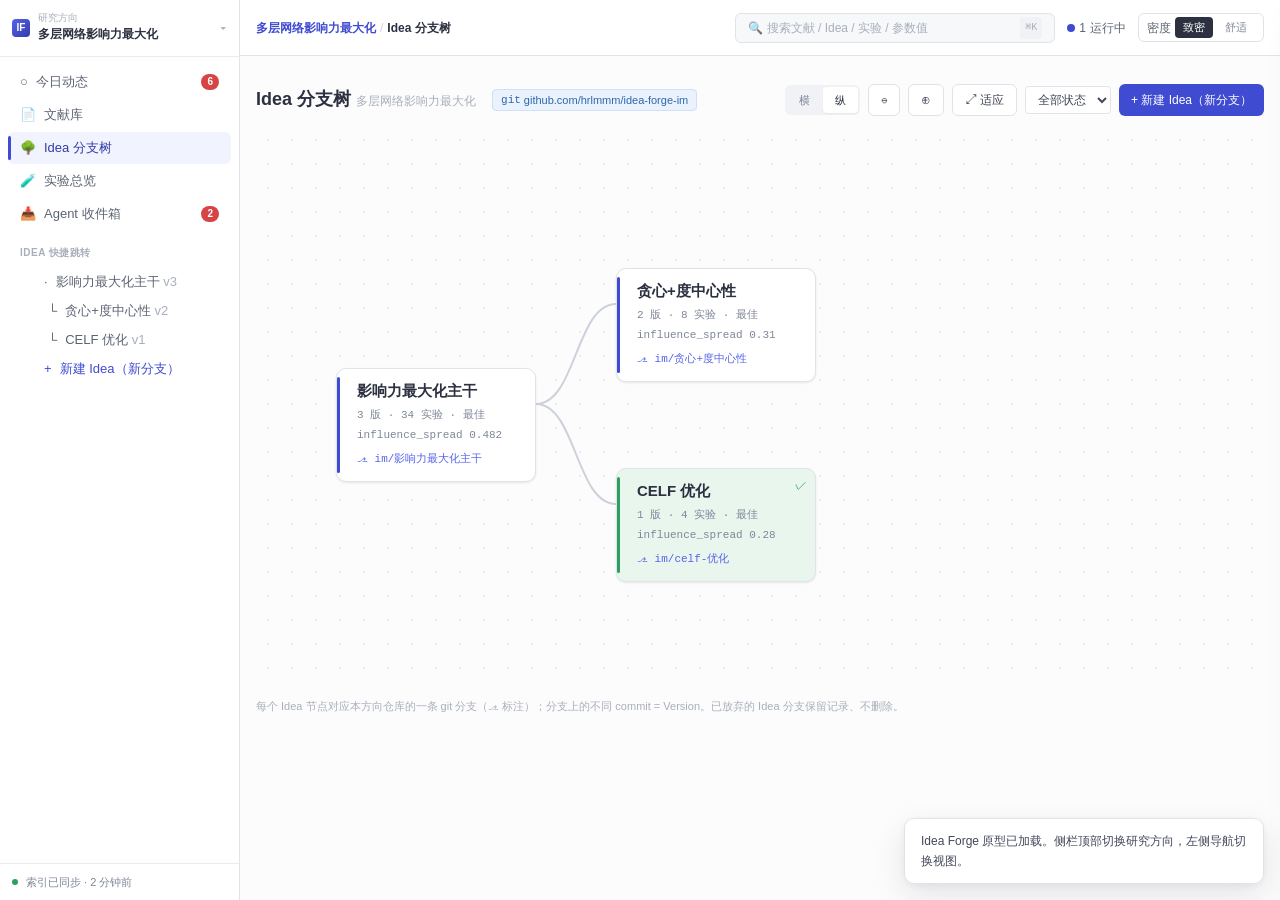
==== design/prototype.html @ 2135d918 "feat(core): MVP M1-M2 最小闭环 — 领域模型/双root存储/CLI(direction·idea·version·experiment·analysis)" ====
<!DOCTYPE html>
<html lang="zh-CN">
<head>
<meta charset="UTF-8">
<meta name="viewport" content="width=device-width, initial-scale=1">
<title>Idea Forge — 可交互原型</title>
<style>
/* ============ 设计令牌（严格遵循 docs/product-design.md §3） ============ */
:root{
  --neutral-0:#FFFFFF; --neutral-25:#FCFCFD; --neutral-50:#F7F8FA; --neutral-100:#F1F2F5;
  --neutral-150:#E9EBEF; --neutral-200:#E1E3E9; --neutral-300:#CDD1DA; --neutral-400:#A8AEBB;
  --neutral-500:#7E8698; --neutral-600:#5C6373; --neutral-700:#43485A; --neutral-800:#2C3040;
  --neutral-900:#1A1D28;
  --accent-50:#F1F3FE; --accent-100:#E0E5FD; --accent-200:#C3CBFB; --accent-300:#9DA9F7;
  --accent-500:#5563EA; --accent-600:#3F4BD1; --accent-700:#333CA8; --accent-800:#2A3183;
  --success-50:#E8F6EE; --success-500:#2F9E63; --success-600:#217A4B;
  --warning-50:#FEF4E6; --warning-500:#D98214; --warning-600:#A8630C;
  --danger-50:#FDEDED; --danger-500:#D64545; --danger-600:#A93535;
  --info-50:#EAF2FE; --info-500:#3B82D6; --info-600:#2C67AB;
  --cat-1:#D97757; --cat-2:#5B9E8A; --cat-3:#C9A227; --cat-4:#7E9BC7; --cat-5:#B07AA1; --cat-6:#8A8F98;
  --seq-0:#F1F3FE; --seq-1:#C3CBFB; --seq-2:#9DA9F7; --seq-3:#5563EA; --seq-4:#333CA8;
  --font-sans:"Inter",-apple-system,"SF Pro Text","Segoe UI",Roboto,"PingFang SC","HarmonyOS Sans SC","Microsoft YaHei","Source Han Sans SC","Noto Sans SC",sans-serif;
  --font-mono:"JetBrains Mono","SF Mono","Cascadia Code",Consolas,"Courier New",monospace;
  --fs-xs:11px; --fs-sm:12px; --fs-base:13px; --fs-md:15px; --fs-lg:18px; --fs-xl:22px; --fs-metric:28px;
  --sp-1:4px; --sp-2:8px; --sp-3:12px; --sp-4:16px; --sp-5:20px; --sp-6:24px; --sp-8:32px; --sp-10:40px; --sp-12:48px;
  --r-xs:3px; --r-sm:4px; --r-md:6px; --r-lg:10px; --r-xl:14px; --r-full:999px;
  --shadow-xs:0 1px 2px rgba(26,29,40,.05);
  --shadow-sm:0 1px 3px rgba(26,29,40,.06),0 1px 2px rgba(26,29,40,.04);
  --shadow-md:0 4px 12px rgba(26,29,40,.07),0 1px 3px rgba(26,29,40,.05);
  --shadow-lg:0 12px 32px rgba(26,29,40,.10),0 2px 8px rgba(26,29,40,.06);
  --shadow-ring:0 0 0 3px var(--accent-100);
  --border-subtle:var(--neutral-150); --border:var(--neutral-200); --border-strong:var(--neutral-300);
}
[data-density="compact"]{ --row-h:32px; --cell-px:8px; --card-pad:12px; --section-gap:16px; --fs-table:12px; --hit:28px; --chart-h:280px; }
[data-density="comfortable"]{ --row-h:44px; --cell-px:14px; --card-pad:16px; --section-gap:20px; --fs-table:14px; --hit:44px; --chart-h:220px; }

*{box-sizing:border-box;margin:0;padding:0}
html,body{height:100%}
body{font-family:var(--font-sans);background:var(--neutral-25);color:var(--neutral-700);font-size:var(--fs-base);line-height:20px;-webkit-font-smoothing:antialiased}
button{font-family:inherit;cursor:pointer;border:none;background:none;color:inherit}
input,select{font-family:inherit;font-size:inherit;color:inherit}
.mono{font-family:var(--font-mono);font-variant-numeric:tabular-nums}
.tnum{font-variant-numeric:tabular-nums}
a{color:var(--accent-700);text-decoration:none;cursor:pointer}
a:hover{color:var(--accent-600);text-decoration:underline}

/* ============ App Shell ============ */
.app{display:flex;height:100vh;overflow:hidden}
.sidebar{width:240px;flex-shrink:0;background:var(--neutral-0);border-right:1px solid var(--border);display:flex;flex-direction:column}
.sidebar.collapsed{width:56px}
.sidebar.collapsed .sb-label{display:none}
.sidebar-head{padding:var(--sp-3);border-bottom:1px solid var(--border-subtle);display:flex;align-items:center;gap:var(--sp-2)}
.brand{font-weight:600;color:var(--neutral-800);font-size:var(--fs-md)}
.brand-dot{width:18px;height:18px;border-radius:var(--r-sm);background:linear-gradient(135deg,var(--accent-500),var(--accent-700));display:inline-flex;align-items:center;justify-content:center;color:#fff;font-size:10px;font-weight:700}
.sb-nav{padding:var(--sp-2);flex:1;overflow:auto}
.sb-section-title{font-size:10px;color:var(--neutral-400);text-transform:uppercase;letter-spacing:.5px;padding:var(--sp-3) var(--sp-3) var(--sp-1);font-weight:600}
.sb-item{display:flex;align-items:center;gap:var(--sp-2);padding:var(--sp-2) var(--sp-3);border-radius:var(--r-md);color:var(--neutral-600);cursor:pointer;font-size:var(--fs-base);position:relative;height:32px;margin:1px 0}
.sb-item:hover{background:var(--neutral-50);color:var(--neutral-800)}
.sb-item.active{background:var(--accent-50);color:var(--accent-700);font-weight:500}
.sb-item.active::before{content:"";position:absolute;left:0;top:4px;bottom:4px;width:3px;background:var(--accent-600);border-radius:var(--r-full)}
.sb-item .sb-badge{margin-left:auto;background:var(--danger-500);color:#fff;font-size:10px;padding:0 6px;height:16px;border-radius:var(--r-full);display:flex;align-items:center;font-weight:600}
.sb-sub{padding-left:var(--sp-6);font-size:var(--fs-sm);color:var(--neutral-500)}
.sb-sub .sb-item{height:28px}
.sb-foot{padding:var(--sp-2) var(--sp-3);border-top:1px solid var(--border-subtle);font-size:var(--fs-xs);color:var(--neutral-500);display:flex;align-items:center;gap:var(--sp-2)}
.sync-dot{width:6px;height:6px;border-radius:50%;background:var(--success-500)}

.main{flex:1;display:flex;flex-direction:column;min-width:0}
.topbar{height:56px;background:var(--neutral-0);border-bottom:1px solid var(--border);display:flex;align-items:center;gap:var(--sp-3);padding:0 var(--sp-4);flex-shrink:0}
.breadcrumb{display:flex;align-items:center;gap:var(--sp-1);font-size:var(--fs-sm);color:var(--neutral-500);min-width:0;overflow:hidden}
.breadcrumb span{white-space:nowrap}
.breadcrumb .cur{color:var(--neutral-800);font-weight:600}
.breadcrumb .sep{color:var(--neutral-300)}
.topbar-spacer{flex:1}
.search-box{width:320px;height:30px;border:1px solid var(--border);border-radius:var(--r-md);padding:0 var(--sp-3);background:var(--neutral-50);display:flex;align-items:center;gap:var(--sp-2);font-size:var(--fs-sm);color:var(--neutral-400)}
.search-box .kbd{margin-left:auto;font-family:var(--font-mono);font-size:10px;background:var(--neutral-100);padding:1px 5px;border-radius:var(--r-xs)}
.activity-ind{display:flex;align-items:center;gap:var(--sp-1);font-size:var(--fs-sm);color:var(--neutral-600)}
.pulse-dot{width:8px;height:8px;border-radius:50%;background:var(--accent-600);box-shadow:0 0 0 0 var(--accent-600);animation:pulse 1.6s infinite}
@keyframes pulse{0%{box-shadow:0 0 0 0 rgba(63,75,209,.5)}70%{box-shadow:0 0 0 8px rgba(63,75,209,0)}100%{box-shadow:0 0 0 0 rgba(63,75,209,0)}}
.density-toggle{display:flex;align-items:center;gap:var(--sp-1);font-size:var(--fs-sm);color:var(--neutral-600);border:1px solid var(--border);border-radius:var(--r-md);padding:3px var(--sp-2)}
.density-toggle button{padding:3px 8px;border-radius:var(--r-sm);font-size:var(--fs-xs);color:var(--neutral-500)}
.density-toggle button.on{background:var(--neutral-800);color:#fff}

.content{flex:1;overflow:auto;position:relative}

/* ============ 通用组件 ============ */
.card{background:var(--neutral-0);border:1px solid var(--border);border-radius:var(--r-lg);box-shadow:var(--shadow-sm)}
.btn{display:inline-flex;align-items:center;gap:var(--sp-1);height:32px;padding:0 var(--sp-3);border-radius:var(--r-md);font-size:var(--fs-sm);font-weight:500;transition:all .12s}
.btn-primary{background:var(--accent-600);color:#fff}
.btn-primary:hover{background:var(--accent-700)}
.btn-secondary{background:var(--neutral-0);border:1px solid var(--border);color:var(--neutral-700)}
.btn-secondary:hover{background:var(--neutral-50);border-color:var(--border-strong)}
.btn-ghost{color:var(--neutral-600)}
.btn-ghost:hover{background:var(--neutral-50)}
.chip{display:inline-flex;align-items:center;gap:3px;height:22px;padding:0 var(--sp-2);border-radius:var(--r-sm);font-size:var(--fs-xs);background:var(--neutral-0);border:1px solid var(--border);color:var(--neutral-600);white-space:nowrap}
.chip.sel{background:var(--accent-50);border-color:var(--accent-200);color:var(--accent-700)}
.chip.warn{background:var(--warning-50);border-color:#f0d9a8;color:var(--warning-600)}
.chip.info{background:var(--info-50);border-color:#cfe0f7;color:var(--info-600)}
.chip.removable::after{content:"✕";margin-left:2px;opacity:.5;cursor:pointer}
.badge{display:inline-flex;align-items:center;gap:3px;height:18px;padding:0 var(--sp-2);border-radius:var(--r-full);font-size:var(--fs-xs);font-weight:600}
.badge-accent{background:var(--accent-50);color:var(--accent-700);border:1px solid var(--accent-200)}
.badge-neutral{background:var(--neutral-50);color:var(--neutral-500);border:1px solid var(--neutral-200)}
.badge-new{background:var(--accent-600);color:#fff}
.status-badge{display:inline-flex;align-items:center;gap:4px;height:22px;padding:0 var(--sp-2);border-radius:var(--r-sm);font-size:var(--fs-xs);font-weight:500}
.status-badge .dot{width:7px;height:7px;border-radius:50%}
.sb-pending{background:var(--neutral-50);color:var(--neutral-600)} .sb-pending .dot{border:1.5px solid var(--neutral-400);background:transparent}
.sb-running{background:var(--accent-50);color:var(--accent-700)} .sb-running .dot{background:var(--accent-600);animation:pulse 1.6s infinite}
.sb-done{background:var(--success-50);color:var(--success-600)} .sb-done .dot{background:var(--success-500)}
.sb-warn{background:var(--warning-50);color:var(--warning-600)} .sb-warn .dot{width:0;height:0;border-left:4px solid transparent;border-right:4px solid transparent;border-bottom:7px solid var(--warning-500)}
.sb-failed{background:var(--danger-50);color:var(--danger-600)} .sb-failed .dot{background:var(--danger-500)}
.source-badge{display:inline-flex;align-items:center;gap:3px;font-size:var(--fs-xs);padding:1px var(--sp-2);border-radius:var(--r-xs)}
.src-agent{background:var(--info-50);color:var(--info-600)}
.src-human{background:var(--neutral-100);color:var(--neutral-600)}
.seg{display:inline-flex;background:var(--neutral-100);border-radius:var(--r-md);padding:2px;gap:1px}
.seg button{height:26px;padding:0 var(--sp-3);border-radius:var(--r-sm);font-size:var(--fs-xs);color:var(--neutral-500);font-weight:500}
.seg button.on{background:var(--neutral-0);color:var(--neutral-800);box-shadow:var(--shadow-xs)}
.tbl{width:100%;border-collapse:collapse;font-size:var(--fs-table)}
.tbl th{background:var(--neutral-50);text-align:left;font-weight:600;color:var(--neutral-600);font-size:var(--fs-xs);padding:0 var(--cell-px);height:36px;border-bottom:1px solid var(--border);position:sticky;top:0;z-index:2}
.tbl td{padding:0 var(--cell-px);height:var(--row-h);border-bottom:1px solid var(--border-subtle);color:var(--neutral-700);vertical-align:middle}
.tbl tr:hover td{background:var(--neutral-50)}
.tbl tr.sel td{background:var(--accent-50)}
.kv-key{font-family:var(--font-mono);color:var(--neutral-500);font-size:var(--fs-sm)}
.kv-val{font-family:var(--font-mono);color:var(--neutral-800);font-size:var(--fs-sm)}
.type-ic{font-size:10px;color:var(--neutral-400);margin-right:4px;font-family:var(--font-mono)}
.view{padding:var(--sp-4);max-width:1400px;margin:0 auto}
.toolbar{display:flex;align-items:center;gap:var(--sp-2);padding:var(--sp-3) 0;flex-wrap:wrap}
.page-title{font-size:var(--fs-lg);font-weight:600;color:var(--neutral-800);margin-bottom:var(--sp-2)}
.drawer-overlay{position:fixed;inset:0;background:rgba(26,29,40,.2);z-index:50;opacity:0;pointer-events:none;transition:opacity .2s}
.drawer-overlay.open{opacity:1;pointer-events:auto}
.drawer{position:fixed;top:0;right:-460px;width:440px;max-width:100vw;height:100vh;background:var(--neutral-0);box-shadow:var(--shadow-lg);z-index:51;transition:right .25s;display:flex;flex-direction:column}
.drawer.open{right:0}
.drawer-head{padding:var(--sp-4);border-bottom:1px solid var(--border);display:flex;align-items:center;justify-content:space-between}
.drawer-body{flex:1;overflow:auto;padding:var(--sp-4)}
.toast-wrap{position:fixed;right:var(--sp-4);bottom:var(--sp-4);display:flex;flex-direction:column;gap:var(--sp-2);z-index:60}
.toast{background:var(--neutral-0);border:1px solid var(--border);box-shadow:var(--shadow-lg);border-radius:var(--r-lg);padding:var(--sp-3) var(--sp-4);font-size:var(--fs-sm);color:var(--neutral-700);max-width:360px;animation:toastIn .3s}
@keyframes toastIn{from{opacity:0;transform:translateY(8px)}to{opacity:1;transform:none}}

/* missing-value hatch */
.hatch{background:repeating-linear-gradient(45deg,var(--neutral-100) 0 4px,transparent 4px 8px)}

/* ============ 文献库 ============ */
.lit-row{display:grid;grid-template-columns:1fr auto auto auto;gap:var(--sp-3);align-items:center;padding:var(--sp-3) var(--sp-4);border-bottom:1px solid var(--border-subtle);cursor:pointer}
.lit-row:hover{background:var(--neutral-50)}
.lit-title{font-size:var(--fs-md);color:var(--neutral-800);font-weight:500}
.lit-row:hover .lit-title{color:var(--accent-700)}
.lit-meta{font-size:var(--fs-sm);color:var(--neutral-500);margin-top:2px}
.read-dot{width:8px;height:8px;border-radius:50%}
.read-dot.read{background:var(--neutral-400)}
.read-dot.reading{background:transparent;border:1.5px solid var(--accent-500)}
.read-dot.unread{background:transparent;border:1.5px solid var(--neutral-300)}

/* ============ Idea 树（画布） ============ */
.tree-canvas{position:relative;width:100%;min-height:560px;background:var(--neutral-25);background-image:radial-gradient(var(--neutral-150) 1px,transparent 1px);background-size:24px 24px;border-radius:var(--r-lg);overflow:hidden}
.tree-svg{position:absolute;inset:0;pointer-events:none}
.idea-node{position:absolute;width:200px;min-height:72px;background:var(--neutral-0);border:1px solid var(--border);border-radius:var(--r-lg);box-shadow:var(--shadow-sm);padding:var(--sp-3);cursor:pointer;transition:box-shadow .12s,transform .12s}
.idea-node:hover{box-shadow:var(--shadow-md);transform:translateY(-1px)}
.idea-node .left-bar{position:absolute;left:0;top:8px;bottom:8px;width:3px;border-radius:var(--r-full)}
.idea-node.active .left-bar{background:var(--accent-600)}
.idea-node.validated{background:var(--success-50)} .idea-node.validated .left-bar{background:var(--success-500)}
.idea-node.abandoned{opacity:.45;filter:grayscale(.6);border-style:dashed;border-color:var(--neutral-300)}
.idea-node .nd-title{font-size:var(--fs-md);font-weight:600;color:var(--neutral-800);line-height:1.3;margin-left:var(--sp-2)}
.idea-node .nd-meta{font-size:var(--fs-xs);color:var(--neutral-500);margin-top:4px;margin-left:var(--sp-2);font-family:var(--font-mono)}
.idea-node.validated .nd-check{position:absolute;top:6px;right:8px;color:var(--success-500);font-size:12px}

/* ============ 矩阵 ============ */
.matrix-wrap{overflow:auto;border:1px solid var(--border);border-radius:var(--r-lg);background:var(--neutral-0)}
.matrix{border-collapse:separate;border-spacing:0;font-size:var(--fs-sm)}
.matrix th,.matrix td{padding:0;vertical-align:middle}
.matrix thead th{position:sticky;top:0;background:var(--neutral-50);border-bottom:1px solid var(--border);border-right:1px solid var(--border-subtle);padding:var(--sp-2) var(--sp-2);font-size:var(--fs-xs);font-weight:600;color:var(--neutral-600);text-align:center;z-index:3;min-width:88px}
.matrix thead th .wk{font-family:var(--font-mono);color:var(--neutral-800)}
.matrix thead th .cnt{color:var(--neutral-400);font-size:10px;margin-top:2px}
.matrix .row-hdr{position:sticky;left:0;background:var(--neutral-0);border-right:1px solid var(--border);padding:var(--sp-2) var(--sp-3);text-align:left;width:168px;min-width:168px;z-index:2;box-shadow:2px 0 4px rgba(0,0,0,.03)}
.matrix .row-hdr .vname{font-family:var(--font-mono);font-weight:600;color:var(--neutral-800);font-size:var(--fs-sm)}
.matrix .row-hdr .vhash{font-family:var(--font-mono);font-size:10px;color:var(--neutral-400)}
.matrix .row-hdr .vmeta{font-size:var(--fs-xs);color:var(--neutral-500);margin-top:2px}
.matrix .cell{width:88px;min-width:88px;height:40px;text-align:center;cursor:pointer;border-right:1px solid var(--border-subtle);border-bottom:1px solid var(--border-subtle);position:relative;transition:box-shadow .12s}
[data-density="comfortable"] .matrix .cell{width:104px;min-width:104px;height:56px}
.matrix .cell:hover{box-shadow:var(--shadow-md);z-index:1;border-color:var(--accent-300)}
.matrix .cell .big{font-size:var(--fs-md);font-weight:600;color:var(--neutral-800);font-family:var(--font-mono)}
.matrix .cell.dark .big{color:var(--neutral-0)}
.matrix .cell .topr{position:absolute;top:3px;right:5px;font-size:9px;font-family:var(--font-mono)}
.matrix .cell .stk{position:absolute;bottom:0;left:0;right:0;height:3px;display:flex}
.matrix .cell .stk span{display:block;height:100%}
.matrix .cell.empty{background:var(--neutral-50)}
.matrix .cell.empty .big,.matrix .cell.empty .topr,.matrix .cell.empty .stk{display:none}
.heat-legend{display:flex;align-items:center;gap:var(--sp-2);font-size:var(--fs-xs);color:var(--neutral-500)}
.heat-bar{width:120px;height:8px;border-radius:var(--r-full);background:linear-gradient(90deg,var(--seq-0),var(--seq-1),var(--seq-2),var(--seq-3),var(--seq-4))}

/* ============ 实验详情 ============ */
.exp-head{display:flex;align-items:center;gap:var(--sp-3);flex-wrap:wrap;padding-bottom:var(--sp-4);border-bottom:1px solid var(--border-subtle);margin-bottom:var(--sp-4)}
.exp-head h1{font-size:var(--fs-lg);color:var(--neutral-800);font-weight:600}
.exp-head .meta-line{font-size:var(--fs-sm);color:var(--neutral-500);margin-top:2px}
.metric-big{display:flex;flex-direction:column;gap:2px}
.metric-big .k{font-size:var(--fs-xs);color:var(--neutral-500);font-family:var(--font-mono)}
.metric-big .v{font-size:var(--fs-metric);font-weight:600;color:var(--neutral-900);font-family:var(--font-mono);line-height:1}
.metric-big .d{font-size:var(--fs-sm);color:var(--neutral-500);font-family:var(--var(--font-mono))}
.metric-delta{font-family:var(--font-mono);font-size:var(--fs-sm)}
.metric-delta.good{color:var(--success-600)} .metric-delta.bad{color:var(--danger-600)} .metric-delta.neutral{color:var(--neutral-600)}
.grid-2{display:grid;grid-template-columns:1.5fr 1fr;gap:var(--sp-6)}
@media(max-width:900px){.grid-2{grid-template-columns:1fr}}
.section-title{font-size:var(--fs-md);font-weight:600;color:var(--neutral-800);margin-bottom:var(--sp-3);display:flex;align-items:center;gap:var(--sp-2)}
.kv-panel{border:1px solid var(--border);border-radius:var(--r-lg);overflow:hidden}
.kv-row{display:grid;grid-template-columns:40% 60%;padding:0 var(--cell-px);height:var(--row-h);border-bottom:1px solid var(--border-subtle);align-items:center}
.kv-row:last-child{border-bottom:none}
.kv-row.same{color:var(--neutral-400)}
.kv-row.changed{background:var(--accent-50);position:relative}
.kv-row.changed::before{content:"";position:absolute;left:0;top:0;bottom:0;width:3px;background:var(--accent-600)}
.kv-row.only-l,.kv-row.only-r{background:var(--warning-50)}
.kv-row.only-l::before,.kv-row.only-r::before{content:"";position:absolute;left:0;top:0;bottom:0;width:3px;background:var(--warning-500)}
.analysis-card{border:1px solid var(--border);border-radius:var(--r-lg);padding:var(--sp-4);background:var(--neutral-0)}
.analysis-card .ac-head{display:flex;align-items:center;gap:var(--sp-2);font-size:var(--fs-xs);color:var(--neutral-500);margin-bottom:var(--sp-3)}
.analysis-card .ac-body{font-size:var(--fs-base);color:var(--neutral-700);line-height:1.7}
.analysis-card .ac-body p{margin-bottom:var(--sp-2)}
.analysis-card .metric-chip{display:inline-block;font-family:var(--font-mono);font-size:var(--fs-xs);background:var(--accent-50);border:1px solid var(--accent-200);color:var(--accent-700);padding:1px 6px;border-radius:var(--r-sm);cursor:default}
.analysis-card .metric-chip:hover{background:var(--accent-100)}

/* ============ Diff 表 ============ */
.diff-tbl{width:100%;border-collapse:collapse;font-size:var(--fs-table)}
.diff-tbl th{background:var(--neutral-50);text-align:left;font-weight:600;color:var(--neutral-600);font-size:var(--fs-xs);padding:0 var(--cell-px);height:36px;border-bottom:1px solid var(--border);position:sticky;top:0}
.diff-tbl td{padding:0 var(--cell-px);height:var(--row-h);border-bottom:1px solid var(--border-subtle);font-family:var(--font-mono);font-size:var(--fs-sm);color:var(--neutral-700)}
.diff-tbl tr.same td{color:var(--neutral-400)}
.diff-tbl tr.changed td{background:var(--accent-50)}
.diff-tbl tr.changed td:nth-child(2){color:var(--neutral-400);text-decoration:line-through}
.diff-tbl tr.changed td:nth-child(3){color:var(--accent-700);font-weight:600}
.diff-tbl tr.only-l td,.diff-tbl tr.only-r td{background:var(--warning-50)}
.diff-tbl .col-key{width:32%} .diff-tbl .col-a{width:28%} .diff-tbl .col-b{width:28%} .diff-tbl .col-d{width:12%;text-align:right}

/* 运行中进度条（不确定态，桌面「今日动态」与实验详情复用） */
.m-progress{height:6px;border-radius:var(--r-full);background:var(--accent-200);overflow:hidden;position:relative;margin-top:var(--sp-2)}
.m-progress::after{content:"";position:absolute;inset:0;background:repeating-linear-gradient(45deg,transparent 0 6px,var(--accent-600) 6px 12px);animation:flow 1.4s linear infinite;opacity:.7}
@keyframes flow{from{background-position:0 0}to{background-position:24px 0}}

/* inbox proposal */
.proposal{border:1px solid var(--border);border-left:3px solid var(--accent-600);border-radius:var(--r-lg);padding:var(--sp-4);background:var(--neutral-0);margin-bottom:var(--sp-3)}
.proposal .pr-head{font-size:var(--fs-xs);color:var(--neutral-500);margin-bottom:var(--sp-2)}
.proposal .pr-title{font-size:var(--fs-md);font-weight:600;color:var(--neutral-800);margin-bottom:var(--sp-3)}
.proposal .pr-body{font-size:var(--fs-sm);color:var(--neutral-700);line-height:1.6;margin-bottom:var(--sp-3)}
.mini-diff{border:1px solid var(--border-subtle);border-radius:var(--r-md);padding:var(--sp-2);font-family:var(--font-mono);font-size:var(--fs-xs);margin-bottom:var(--sp-3);background:var(--neutral-25)}
.mini-diff .md-row{display:grid;grid-template-columns:1fr 60px 60px 20px;gap:var(--sp-2);padding:2px 0}
.mini-diff .md-row.chg span:nth-child(3){color:var(--accent-700);font-weight:600}
.permission-bar{background:var(--neutral-50);border:1px solid var(--border-subtle);border-radius:var(--r-md);padding:var(--sp-3);font-size:var(--fs-sm);color:var(--neutral-600);margin-bottom:var(--sp-4);line-height:1.6}

.empty{text-align:center;padding:var(--sp-12) var(--sp-4);color:var(--neutral-400)}
.empty .ic{font-size:40px;margin-bottom:var(--sp-3);opacity:.5}
.empty .t{font-size:var(--fs-md);color:var(--neutral-600);margin-bottom:var(--sp-1)}

/* line scan chart */
.chart-card{background:var(--neutral-0);border:1px solid var(--border);border-radius:var(--r-lg);padding:var(--sp-4);box-shadow:var(--shadow-sm)}
.chart-card svg{display:block;width:100%}
.axis-pick{display:flex;gap:var(--sp-2);align-items:center;font-size:var(--fs-sm);color:var(--neutral-600)}
select.styled{height:28px;border:1px solid var(--border);border-radius:var(--r-sm);padding:0 var(--sp-2);background:var(--neutral-0);font-size:var(--fs-sm);color:var(--neutral-700)}
</style>
</head>
<body>
<div class="app" id="app" data-density="compact">

<!-- ============ Sidebar ============ -->
<aside class="sidebar" id="sidebar">
  <div class="sidebar-head" id="dir-switch" style="cursor:pointer;flex-wrap:wrap">
    <span class="brand-dot">IF</span>
    <div class="sb-label" style="flex:1;min-width:0">
      <div style="font-size:10px;color:var(--neutral-400);line-height:1.2">研究方向</div>
      <div id="dir-name" style="font-weight:600;color:var(--neutral-800);font-size:var(--fs-sm);white-space:nowrap;overflow:hidden;text-overflow:ellipsis">多层网络影响力最大化</div>
    </div>
    <span class="sb-label" style="color:var(--neutral-400)">▾</span>
  </div>
  <div id="dir-menu" style="display:none;position:absolute;left:8px;top:52px;width:232px;z-index:40;background:var(--neutral-0);border:1px solid var(--border);border-radius:var(--r-lg);box-shadow:var(--shadow-lg);padding:6px"></div>
  <nav class="sb-nav">
    <div class="sb-item" data-route="today"><span>○</span><span class="sb-label">今日动态</span><span class="sb-badge" id="badge-today" style="display:none"></span></div>
    <div class="sb-item" data-route="literature"><span>📄</span><span class="sb-label">文献库</span></div>
    <div class="sb-item active" data-route="ideas"><span>🌳</span><span class="sb-label">Idea 分支树</span></div>
    <div class="sb-item" data-route="experiments"><span>🧪</span><span class="sb-label">实验总览</span></div>
    <div class="sb-item" data-route="inbox"><span>📥</span><span class="sb-label">Agent 收件箱</span><span class="sb-badge" id="badge-inbox">2</span></div>
    <div class="sb-section-title sb-label">IDEA 快捷跳转</div>
    <div id="sb-ideas"></div>
    <div class="sb-sub"><div class="sb-item sb-label" style="color:var(--accent-600)"><span>+</span><span class="sb-label">新建 Idea（新分支）</span></div></div>
  </nav>
  <div class="sb-foot">
    <span class="sync-dot"></span><span class="sb-label">索引已同步 · 2 分钟前</span>
  </div>
</aside>

<!-- ============ Main ============ -->
<div class="main">
  <header class="topbar">
    <div class="breadcrumb" id="crumb"></div>
    <div class="topbar-spacer"></div>
    <div class="search-box">🔍 搜索文献 / Idea / 实验 / 参数值<span class="kbd">⌘K</span></div>
    <div class="activity-ind" id="act-ind" style="display:none"><span class="pulse-dot"></span><span id="act-cnt">0</span> 运行中</div>
    <div class="density-toggle">密度<button id="d-compact" class="on">致密</button><button id="d-comfort">舒适</button></div>
  </header>
  <main class="content" id="content"></main>
</div>

<!-- drawer + toast containers -->
<div class="drawer-overlay" id="drawer-overlay"></div>
<div class="drawer" id="drawer"><div class="drawer-head"><span id="drawer-title" style="font-weight:600;color:var(--neutral-800)"></span><button class="btn btn-ghost" id="drawer-close">✕</button></div><div class="drawer-body" id="drawer-body"></div></div>
<div class="toast-wrap" id="toast-wrap"></div>
</div>

<script>
/* ============================================================
   Idea Forge 原型 —— 单文件，数据驱动，字段名绝不硬编码于 UI 逻辑
   ============================================================ */

/* ---------- 工具函数 ---------- */
const $=(s,el=document)=>el.querySelector(s);
const $$=(s,el=document)=>[...el.querySelectorAll(s)];
const el=(tag,cls,html)=>{const e=document.createElement(tag);if(cls)e.className=cls;if(html!=null)e.innerHTML=html;return e;};
const fmtNum=v=>{if(v==null||v===undefined)return '—';if(typeof v!=='number')return v;return Math.abs(v)>=100?Math.round(v):Math.abs(v)>=1?v.toFixed(3):v.toFixed(4);};
const fmtSize=b=>{if(b<1024)return b+'B';if(b<1048576)return (b/1024).toFixed(1)+'KB';return (b/1048576).toFixed(1)+'MB';};
const fmtDur=s=>{if(s<60)return s+'秒';if(s<3600)return Math.floor(s/60)+'分';return Math.floor(s/3600)+'时'+Math.floor(s%3600/60)+'分';};
const fmtDate=ts=>{const d=new Date(ts);return `${d.getMonth()+1}-${String(d.getDate()).padStart(2,'0')}`;};
const isoWeek=ts=>{const d=new Date(ts);d.setHours(0,0,0,0);const day=d.getDay()||7;d.setDate(d.getDate()-(day-1));return d.getTime();};
const unionKeys=arr=>{const s=new Set();arr.forEach(o=>o&&Object.keys(o).forEach(k=>s.add(k)));return[...s].sort();};
const valType=v=>{if(typeof v==='boolean')return 'bool';if(typeof v==='number')return 'num';if(Array.isArray(v))return 'list';return 'str';};
const typeIcon={num:'#',str:'"',bool:'☑',list:'[]'};
const isNumericKey=(exps,key)=>{let n=0,c=0;exps.forEach(e=>{if(e.metrics&&key in e.metrics){c++;if(typeof e.metrics[key]==='number')n++;}else if(e.params&&key in e.params){c++;if(typeof e.params[key]==='number')n++;}});return c>0&&n/c>=0.8;};
// 热力色（顺序色板 5 档），值域 [min,max]
const heatColor=(v,min,max)=>{if(v==null||min===max)return null;const t=Math.min(1,Math.max(0,(v-min)/(max-min)));const stops=[['#F1F3FE','#1A1D28'],['#C3CBFB','#1A1D28'],['#9DA9F7','#1A1D28'],['#5563EA','#FFFFFF'],['#333CA8','#FFFFFF']];const idx=Math.min(4,Math.floor(t*5));return stops[idx];};
const esc=s=>String(s).replace(/[&<>]/g,c=>({'&':'&amp;','<':'&lt;','>':'&gt;'}[c]));

/* ---------- Mock 数据 ---------- */
const DATA={directions:[
  {id:'d1',name:'多层网络影响力最大化',repo:'idea-forge-im',gitUrl:'github.com/hrlmmm/idea-forge-im',color:'#3F4BD1',desc:'复杂网络种子选择，Transformer 学影响力向量'},
  {id:'d2',name:'有向网络鲁棒性优化',repo:'idea-forge-robust',gitUrl:'github.com/hrlmmm/idea-forge-robust',color:'#5B9E8A',desc:'有向图结构鲁棒性，攻击/扰动下的连通性'},
],literature:[],ideas:[],versions:[],experiments:[]};

// 文献
DATA.literature=[
  {id:'p1',title:'DeepIS: Deep Influence Propagation on Social Networks',authors:['Qiu J.','Tang J.'],year:2020,venue:'IJCAI',tags:['复杂网络','影响力最大化','深度学习'],derived:2,read:'read',notes:'用 GNN 学传播概率'},
  {id:'p2',title:'Multi-layer Influence Maximization in Social Networks',authors:['Zhang L.'],year:2022,venue:'WWW',tags:['多层网络','影响力最大化'],derived:1,read:'read',notes:'提出层间耦合权重'},
  {id:'p3',title:'Attention Is All You Need',authors:['Vaswani A.','et al.'],year:2017,venue:'NeurIPS',tags:['Transformer','注意力'],derived:0,read:'read',notes:'基础'},
  {id:'p4',title:'Graph Transformer Networks for Node Classification',authors:['Cai T.'],year:2020,venue:'NeurIPS',tags:['图神经网络','Transformer'],derived:1,read:'reading',notes:'GTN 学习元路径'},
  {id:'p5',title:'CELF: Scalable Influence Maximization in Social Networks',authors:['Leskovec J.'],year:2007,venue:'KDD',tags:['影响力最大化','贪心'],derived:1,read:'read',notes:'CELF 优化'},
  {id:'p6',title:'A Survey of Complex Network Science',authors:['Barabási A.'],year:2016,venue:'Physica A',tags:['复杂网络','综述'],derived:0,read:'unread',notes:''},
  {id:'p7',title:'Influence Propagation via Graph Neural Networks',authors:['Wang H.'],year:2023,venue:'ICML',tags:['GNN','影响力最大化'],derived:0,read:'unread',notes:''},
  {id:'p8',title:'Layer Coupling in Multilayer Networks',authors:['Chen Y.'],year:2021,venue:'Nature Comm.',tags:['多层网络','耦合'],derived:1,read:'read',notes:''},
  {id:'p9',title:'Learning to Maximize Influence with Transformers',authors:['Park S.'],year:2023,venue:'AAAI',tags:['Transformer','影响力最大化'],derived:1,read:'read',notes:''},
  {id:'p10',title:'Variational Graph Auto-Encoders',authors:['Kipf T.'],year:2016,venue:'arXiv',tags:['GNN','自编码器'],derived:0,read:'unread',notes:''},
];

// Ideas
DATA.ideas=[
  {id:'i1',parentId:null,name:'影响力最大化主干',status:'active',hypothesis:'用 Transformer 学习节点影响力向量，结合传播模型选种子集',x:80,y:240,versionCount:3,expCount:34,bestMetric:{key:'influence_spread',value:0.482},relatedPapers:['p1','p2','p9']},
  {id:'i1b',parentId:'i1',name:'贪心+度中心性',status:'active',hypothesis:'混合贪心与度中心性做种子选择，作为 baseline',x:360,y:140,versionCount:2,expCount:8,bestMetric:{key:'influence_spread',value:0.31},relatedPapers:['p5']},
  {id:'i1c',parentId:'i1',name:'CELF 优化',status:'validated',hypothesis:'用 CELF 加速种子选择',x:360,y:340,versionCount:1,expCount:4,bestMetric:{key:'influence_spread',value:0.28},relatedPapers:['p5']},
  {id:'i2',parentId:null,name:'传播模型对比',status:'active',hypothesis:'对比 IC/LT/SIR 在多层网络上的传播差异',x:80,y:480,versionCount:2,expCount:5,bestMetric:{key:'convergence_step',value:14},relatedPapers:['p2','p8']},
  {id:'i2b',parentId:'i2',name:'多层耦合',status:'abandoned',hypothesis:'尝试层间强耦合，效果反而下降',x:360,y:480,versionCount:1,expCount:2,bestMetric:null,relatedPapers:['p8']},
];

// 版本
DATA.versions=[
  {id:'v_a1',ideaId:'i1',name:'a1',gitRef:'3f2a1c',status:'active',created:Date.parse('2026-06-28')},
  {id:'v_a2',ideaId:'i1',name:'a2',gitRef:'8b1d4f',status:'active',created:Date.parse('2026-07-04')},
  {id:'v_a3',ideaId:'i1',name:'a3',gitRef:'c07e2a',status:'active',created:Date.parse('2026-07-11')},
  {id:'v_b1',ideaId:'i1b',name:'b1',gitRef:'7e3d10',status:'active',created:Date.parse('2026-07-18')},
  {id:'v_b2',ideaId:'i1b',name:'b2',gitRef:'a5f901',status:'abandoned',created:Date.parse('2026-07-22')},
  {id:'v_c1',ideaId:'i1c',name:'c1',gitRef:'f2c8b9',status:'active',created:Date.parse('2026-07-19')},
  {id:'v_d1',ideaId:'i2',name:'d1',gitRef:'91ab02',status:'active',created:Date.parse('2026-07-25')},
  {id:'v_d2',ideaId:'i2',name:'d2',gitRef:'3c4d77',status:'active',created:Date.parse('2026-07-30')},
];

// 生成实验（参数网格 + 状态多样）
function genExperiments(){
  const exps=[];let id=40;
  const add=(versionId,ideaId,params,metrics,status,hrsAgo,runtime,analysis)=>{
    id++;const e={id:'exp-'+String(id).padStart(3,'0'),ideaId,versionId,name:`run-${id}`,status,created:Date.now()-hrsAgo*3600000,finishedAt:status==='done'||status==='failed'?Date.now()-hrsAgo*3600000+runtime*1000:null,runtimeS:runtime,params,metrics,analysis};
    exps.push(e);
  };
  // v_a2 主体：lr × dropout 网格 + seed 重复 —— 体现变体族
  const lrs=[0.0005,0.001,0.005,0.01];
  const dops=[0.0,0.1,0.3];
  lrs.forEach((lr,li)=>{
    dops.forEach((dp,di)=>{
      [1,2].forEach(seed=>{
        const noise=(seed-1)*0.005-(li*0.01);
        const inf=0.18+li*0.06+di*0.03+noise+ (lr>=0.01?-0.02:0);
        add('v_a2','i1',{lr,dropout:dp,hidden_dim:128,num_layers:2,seed,heads:4,batch_size:64,epochs:50,dataset:'Twitter-IM'},
          {influence_spread:Math.max(0,inf),convergence_step:Math.round(20-li*2-di),peak_memory_mb:Math.round(2400+li*200),runtime_s:Math.round(3600+li*900)});
      });
    });
  });
  // v_a1 早期（少量）
  add('v_a1','i1',{lr:0.001,dropout:0.0,hidden_dim:64,num_layers:1,seed:1,heads:2,batch_size:32,epochs:30,dataset:'Twitter-IM'},{influence_spread:0.201,convergence_step:24,peak_memory_mb:1800,runtime_s:4200},'done',72,4200);
  add('v_a1','i1',{lr:0.0005,dropout:0.1,hidden_dim:64,num_layers:1,seed:1,heads:2,batch_size:32,epochs:30,dataset:'Twitter-IM'},{influence_spread:0.214,convergence_step:22,peak_memory_mb:1850,runtime_s:4350},'done',70,4350);
  add('v_a1','i1',{lr:0.001,dropout:0.1,hidden_dim:64,num_layers:1,seed:2,heads:2,batch_size:32,epochs:30,dataset:'Twitter-IM'},{influence_spread:0.219,convergence_step:23,peak_memory_mb:1820,runtime_s:4300},'done',68,4300);
  // v_a3 后期：调 hidden_dim
  [[128,2,0.3,0.441],[256,2,0.3,0.466],[128,3,0.3,0.452],[256,3,0.3,0.482],[128,3,0.5,0.401]].forEach(([hd,nl,dp,inf])=>{
    add('v_a3','i1',{lr:0.005,dropout:dp,hidden_dim:hd,num_layers:nl,seed:1,heads:4,batch_size:64,epochs:50,dataset:'Twitter-IM'},{influence_spread:inf,convergence_step:Math.round(16-(hd/128)),peak_memory_mb:Math.round(2400+hd*4),runtime_s:Math.round(4200+hd*8)},'done',24+(hd%5),4500);
  });
  // 一些 failed / running / pending
  add('v_a3','i1',{lr:0.01,dropout:0.3,hidden_dim:256,num_layers:3,seed:1,heads:4,batch_size:64,epochs:50,dataset:'Twitter-IM'},null,'failed',12,1200);
  add('v_a3','i1',{lr:0.005,dropout:0.3,hidden_dim:256,num_layers:4,seed:1,heads:8,batch_size:64,epochs:50,dataset:'Twitter-IM'},null,'running',1.5,null);
  add('v_a3','i1',{lr:0.005,dropout:0.3,hidden_dim:128,num_layers:3,seed:2,heads:4,batch_size:64,epochs:50,dataset:'Twitter-IM'},null,'pending',0.2,null);
  add('v_a3','i1',{lr:0.005,dropout:0.5,hidden_dim:128,num_layers:3,seed:1,heads:4,batch_size:64,epochs:50,dataset:'Twitter-IM'},{influence_spread:0.401,convergence_step:18,peak_memory_mb:2800,runtime_s:4600},'done',30,4600);
  // b1 / b2 / c1 / d1 / d2 少量
  add('v_b1','i1b',{lr:0.01,dropout:0.0,method:'greedy_degree',seed:1,topk:50},{influence_spread:0.285,convergence_step:14,runtime_s:120},'done',40,120);
  add('v_b1','i1b',{lr:0.01,dropout:0.0,method:'greedy_degree',seed:2,topk:50},{influence_spread:0.291,convergence_step:14,runtime_s:118},'done',38,118);
  add('v_b1','i1b',{lr:0.01,dropout:0.0,method:'greedy_degree',seed:3,topk:50},{influence_spread:0.288,convergence_step:15,runtime_s:122},'done',36,122);
  add('v_b2','i1b',{lr:0.01,dropout:0.0,method:'celf',seed:1,topk:50},{influence_spread:0.31,convergence_step:12,runtime_s:240},'done',20,240);
  add('v_c1','i1c',{method:'celf',lazy:true,topk:50,seed:1},{influence_spread:0.28,convergence_step:16,runtime_s:180},'done',26,180);
  add('v_c1','i1c',{method:'celf',lazy:true,topk:100,seed:1},{influence_spread:0.295,convergence_step:18,runtime_s:220},'done',24,220);
  add('v_d1','i2',{model:'IC',layers:3,coupling:0.2,seed:1},{convergence_step:14,infected_ratio:0.42},'done',18,300);
  add('v_d1','i2',{model:'LT',layers:3,coupling:0.2,seed:1},{convergence_step:11,infected_ratio:0.38},'done',17,280);
  add('v_d2','i2',{model:'SIR',layers:3,coupling:0.5,seed:1,beta:0.3},{convergence_step:9,infected_ratio:0.51},'done',4,320);
  add('v_d2','i2',{model:'SIR',layers:3,coupling:0.5,seed:2,beta:0.3},{convergence_step:9,infected_ratio:0.49},'done',3,315);
  add('v_d2','i2',{model:'SIR',layers:4,coupling:0.5,seed:1,beta:0.4},{convergence_step:7,infected_ratio:0.58},'done',2,340);

  // 给部分 done 加 agent 分析
  const setA=(i,a)=>{exps[i].analysis={source:'agent',author:'forge-agent-v1',text:a,createdAt:exps[i].finishedAt||Date.now(),read:false};};
  setA(0,'本次把 lr 从 0.0005 提到 0.005，influence_spread 从 0.18 升到 0.24，涨幅明显。但 dropout=0 时在第 30 epoch 出现轻微过拟合（验证集 spread 不再上升）。建议下一步固定 lr=0.005，扫描 dropout ∈ {0.1, 0.3}，并尝试 hidden_dim=256。');
  setA(8,'hidden_dim 提到 256 后 influence_spread=0.466，已接近当前最好。num_layers=3 比 2 提升约 +0.02，但 peak_memory_mb 涨到 3.4G，需要关注显存。建议保持此配置作为 a3 的基线。');
  setA(9,'当前最佳：influence_spread=0.482（a3 / hidden=256 / layers=3 / dropout=0.3）。相对 a2 最佳 0.24 翻倍，方向正确。可考虑把 heads 从 4 提到 8 做消融。');
  setA(22,'方法换 celf 后 influence_spread=0.28，不如 DeepIS 主干（0.482），符合预期 —— 这条作为 baseline 保留即可。');
  setA(25,'SIR 模型在多层耦合 0.5、beta=0.4 下 infected_ratio=0.58，明显强于 IC。建议把这套传播参数固定，回头验证主干模型在此设定下的表现。');
  return exps;
}
DATA.experiments=genExperiments();
// 方向归属与 git 分支映射（一个方向 = 一个仓库；Idea = 该仓库的一条 git branch）
DATA.literature.forEach((p,i)=>{p.directions=([0,1,2,4,5,7][i]!==undefined&&[0,1,2,4,5].includes(i))||i===8?['d1']:i===6?['d1','d2']:i===9?['d2']:i===3?['d1','d2']:i===7?['d1']:['d1'];});
// 更清楚地赋值（覆盖上面，保证语义清晰）
DATA.literature[0].directions=['d1'];DATA.literature[1].directions=['d1'];DATA.literature[2].directions=['d1'];
DATA.literature[3].directions=['d1','d2']; // Attention is All You Need - 共用
DATA.literature[4].directions=['d1'];DATA.literature[5].directions=['d1'];
DATA.literature[6].directions=['d1','d2']; // 复杂网络综述 - 共用
DATA.literature[7].directions=['d1'];
DATA.literature[8].directions=['d1','d2']; // 层耦合 - 共用
DATA.literature[9].directions=['d2'];     // VGA-E - 鲁棒性
DATA.ideas.forEach(n=>{n.directionId=n.id.startsWith('i1')?'d1':'d2';n.gitBranch=(n.directionId==='d1'?'im/':'robust/')+n.name.replace(/\s/g,'-').toLowerCase();});
DATA.versions.forEach(v=>{const idea=DATA.ideas.find(x=>x.id===v.ideaId);v.directionId=idea?idea.directionId:'d1';});
// 辅助：是否属于当前方向
function inDir(o){return o.directionId===state.directionId||(o.directions&&o.directions.includes(state.directionId));}
function curDir(){return DATA.directions.find(d=>d.id===state.directionId);}
function ideasOfDir(){return DATA.ideas.filter(n=>n.directionId===state.directionId);}

// 标注一些 large artifact
DATA.experiments.forEach(e=>{if(e.status==='done'&&(e.metrics?.peak_memory_mb||0)>3000){e.largeArtifacts=[{type:'model',name:'best.pt',size:412*1024*1024,path:'runs/a3/best.pt'},{type:'log',name:'train.log',size:240*1024,path:'runs/a3/train.log'}];}});

/* ---------- 全局状态 ---------- */
const state={route:'ideas',directionId:'d1',ideaId:'i1',versionId:'v_a2',expId:null,density:'compact',metricKey:'influence_spread',agg:'max',view:'matrix',diffSel:[],tableCols:[]};

/* ---------- 渲染入口 ---------- */
function render(){
  setActivity();
  setBadges();
  renderDirSwitch();
  $$('.sb-item[data-route]').forEach(e=>e.classList.toggle('active',e.dataset.route===state.route));
  $('#crumb').innerHTML=renderCrumb();
  const c=$('#content');
  if(state.route==='literature')c.innerHTML=viewLiterature();
  else if(state.route==='ideas')c.innerHTML=viewIdeasTree();
  else if(state.route==='experiments')c.innerHTML=viewExperiments();
  else if(state.route==='today')c.innerHTML=viewToday();
  else if(state.route==='inbox')c.innerHTML=viewInbox();
  else if(state.route==='exp-detail')c.innerHTML=viewExpDetail();
  else if(state.route==='diff')c.innerHTML=viewDiff();
  else if(state.route==='chart')c.innerHTML=viewChart();
  bindView();
}
function renderCrumb(){
  const d=curDir();
  const dirSeg=`<span style="color:${d?d.color:'inherit'};font-weight:600" data-go="dir">${d?d.name:''}</span>`;
  if(state.route==='literature')return `${dirSeg}<span class="sep">/</span><span class="cur">文献库</span>`;
  if(state.route==='ideas')return `${dirSeg}<span class="sep">/</span><span class="cur">Idea 分支树</span>`;
  if(state.route==='experiments')return `${dirSeg}<span class="sep">/</span><span class="cur">实验总览</span>`;
  if(state.route==='today')return `<span class="cur">今日动态</span> <span style="font-size:var(--fs-xs);color:var(--neutral-400);font-weight:400">（跨方向）</span>`;
  if(state.route==='inbox')return `<span class="cur">Agent 收件箱</span> <span style="font-size:var(--fs-xs);color:var(--neutral-400);font-weight:400">（跨方向）</span>`;
  if(state.route==='exp-detail'){
    const v=DATA.versions.find(x=>x.id===state.versionId);const idea=DATA.ideas.find(x=>x.id===state.ideaId);const e=DATA.experiments.find(x=>x.id===state.expId);
    return `${dirSeg}<span class="sep">/</span><span data-go="idea">${idea?idea.name:''}</span><span class="sep">/</span><span data-go="version">${v?v.name:''}</span><span class="sep">/</span><span class="mono">${e?e.id:''}</span>`;
  }
  return '';
}
function setActivity(){
  const running=DATA.experiments.filter(e=>e.status==='running');
  const ind=$('#act-ind');
  if(running.length){ind.style.display='flex';$('#act-cnt').textContent=running.length;}
  else ind.style.display='none';
}
function setBadges(){
  const unread=DATA.experiments.filter(e=>e.analysis&&!e.analysis.read).length;
  const run=DATA.experiments.filter(e=>e.status==='running').length;
  const bt=$('#badge-today');const n=unread+run;
  if(n){bt.style.display='flex';bt.textContent=n;}else bt.style.display='none';
}
function renderDirSwitch(){
  const d=curDir();
  if(!d)return;
  $('#dir-name').textContent=d.name;
  const items=DATA.directions.map(x=>{
    const ideas=DATA.ideas.filter(n=>n.directionId===x.id).length;
    const exps=DATA.experiments.filter(e=>{const id=DATA.ideas.find(n=>n.id===e.ideaId);return id&&id.directionId===x.id;}).length;
    const papers=DATA.literature.filter(p=>p.directions.includes(x.id)).length;
    return `<div class="dir-opt" data-dir="${x.id}" style="padding:8px 10px;border-radius:var(--r-md);cursor:pointer;display:flex;flex-direction:column;gap:2px;${x.id===d.id?'background:var(--accent-50)':''}">
      <div style="display:flex;align-items:center;gap:6px"><span style="width:8px;height:8px;border-radius:50%;background:${x.color}"></span><span style="font-weight:600;color:var(--neutral-800);font-size:var(--fs-sm)">${x.name}</span>${x.id===d.id?'<span style="margin-left:auto;color:var(--accent-600);font-size:10px">当前</span>':''}</div>
      <div style="font-size:10px;color:var(--neutral-400);font-family:var(--font-mono)">${x.gitUrl}</div>
      <div style="font-size:10px;color:var(--neutral-500)">${ideas} ideas · ${exps} 实验 · ${papers} 文献</div>
    </div>`;
  }).join('');
  $('#dir-menu').innerHTML=items+`<div style="padding:8px 10px;border-top:1px solid var(--border-subtle);margin-top:4px;font-size:var(--fs-xs);color:var(--neutral-400)">一个方向 = 一个独立仓库（本地目录 + git）。切换后文献/Idea/实验均按此方向过滤。</div>`;
  // 同步侧栏 Idea 快捷跳转（仅当前方向）
  const roots=DATA.ideas.filter(n=>n.directionId===state.directionId&&!n.parentId);
  let sb='';
  const renderNode=(n,depth)=>{
    const ch=DATA.ideas.filter(x=>x.parentId===n.id);
    const prefix=depth===0?'·':'└';
    const pad=depth===0?'':'padding-left:'+(12+depth*16)+'px';
    const st=n.status==='abandoned'?'style="opacity:.5"':'';
    sb+=`<div class="sb-sub" style="${pad}"><div class="sb-item" data-jump-idea="${n.id}" ${st}><span>${prefix}</span><span class="sb-label">${n.name} <span style="color:var(--neutral-400)">v${n.versionCount}</span>${n.status==='abandoned'?' <span style="color:var(--neutral-400);font-size:10px">已放弃</span>':''}</span></div></div>`;
    ch.forEach(c=>renderNode(c,depth+1));
  };
  roots.forEach(r=>renderNode(r,0));
  $('#sb-ideas').innerHTML=sb||'<div class="sb-sub"><span class="sb-label" style="color:var(--neutral-400);font-size:var(--fs-xs);padding:4px 12px">本方向暂无 Idea</span></div>';
}

/* ---------- 视图：今日 ---------- */
function viewToday(){
  const running=DATA.experiments.filter(e=>e.status==='running');
  const today=DATA.experiments.filter(e=>(e.status==='done'||e.status==='failed')&&e.finishedAt&&Date.now()-e.finishedAt<36*3600000).sort((a,b)=>b.finishedAt-a.finishedAt);
  const unread=DATA.experiments.filter(e=>e.analysis&&!e.analysis.read);
  let h=`<div class="view"><div class="page-title">今日动态</div>`;
  if(running.length){
    h+=`<div class="section-title">进行中 (${running.length})</div>`;
    running.forEach(e=>{const v=DATA.versions.find(x=>x.id===e.versionId);const idea=DATA.ideas.find(x=>x.id===e.ideaId);
      h+=`<div class="card" style="padding:var(--sp-4);margin-bottom:var(--sp-3)">
        <div style="font-size:var(--fs-xs);color:var(--neutral-500)">${idea.name} / ${v.name}</div>
        <div style="display:flex;align-items:center;justify-content:space-between;margin:4px 0">
          <span style="font-size:var(--fs-md);font-weight:600;color:var(--neutral-800)">${e.id}</span>
          <span class="status-badge sb-running"><span class="dot"></span>运行中</span>
        </div>
        <div class="m-progress"></div>
        <div style="font-size:var(--fs-xs);color:var(--neutral-400);margin-top:6px">已运行 ${fmtDur((Date.now()-e.created)/1000)} · 上次心跳 12 秒前</div>
      </div>`;
    });
  }
  if(today.length){
    h+=`<div class="section-title">今日完成 / 失败 (${today.length})</div>`;
    today.forEach(e=>{const v=DATA.versions.find(x=>x.id===e.versionId);const idea=DATA.ideas.find(x=>x.id===e.ideaId);
      const mk=state.metricKey;const mv=e.metrics&&e.metrics[mk];
      h+=`<div class="card" style="padding:var(--sp-4);margin-bottom:var(--sp-3);border-left:4px solid ${e.status==='failed'?'var(--danger-500)':'var(--neutral-200)'}">
        <div style="font-size:var(--fs-xs);color:var(--neutral-500)">${idea.name} / ${v.name}</div>
        <div style="display:flex;justify-content:space-between;align-items:center;margin:4px 0">
          <span style="font-size:var(--fs-md);font-weight:600;color:var(--neutral-800)">${e.id}</span>
          <span style="display:flex;align-items:baseline;gap:6px">
            <span class="mono" style="font-size:var(--fs-metric);font-weight:600;color:var(--neutral-900)">${fmtNum(mv)}</span>
            <span class="mono" style="font-size:var(--fs-xs);color:var(--neutral-400)">${mk}</span>
          </span>
        </div>
        ${e.status==='failed'?`<div style="font-size:var(--fs-sm);color:var(--danger-600)">Error: CUDA out of memory. Tried to allocate 2.00 GiB</div>`:''}
        ${e.status==='done'&&mv==null?`<span class="chip warn">指标缺失</span>`:''}
      </div>`;
    });
  }
  if(unread.length){
    h+=`<div class="section-title">Agent 新分析 (${unread.length})</div>`;
    unread.forEach(e=>{const an=e.analysis;
      h+=`<div class="card analysis-card" style="margin-bottom:var(--sp-3);border:1px solid var(--border)">
        <div class="ac-head"><span class="source-badge src-agent">🤖 Agent 自动</span> · ${an.author} · ${fmtDate(an.createdAt)} <span class="badge badge-new" style="margin-left:auto">NEW</span></div>
        <div class="ac-body" style="display:-webkit-box;-webkit-line-clamp:2;-webkit-box-orient:vertical;overflow:hidden">${renderAnalysisText(an.text,e)}</div>
      </div>`;
    });
  }
  if(!running.length&&!today.length&&!unread.length)h+=`<div class="empty"><div class="ic">∅</div><div class="t">今天还没有动态</div><div>跑完实验后，结果会自动出现在这里</div></div>`;
  h+=`</div>`;
  return h;
}

/* ---------- 视图：文献库 ---------- */
function viewLiterature(){
  const all=DATA.literature.filter(p=>p.directions.includes(state.directionId));
  const d=curDir();
  const rows=all.map(p=>{
    const tagChips=p.tags.slice(0,3).map(t=>`<span class="chip">${t}</span>`).join('')+ (p.tags.length>3?`<span class="chip">+${p.tags.length-3}</span>`:'');
    const dbadge=p.derived?`<span class="badge badge-accent">Idea ${p.derived}</span>`:`<span class="badge badge-neutral">未衍生</span>`;
    const dirChips=p.directions.map(id=>{const dd=DATA.directions.find(x=>x.id===id);return `<span class="chip ${id===state.directionId?'sel':''}" style="border-color:${dd.color}33">${dd.name===d.name?'本方向':dd.name}</span>`;}).join('');
    const shared=p.directions.length>1?`<span class="badge badge-neutral" title="跨方向共用">共用</span>`:'';
    return `<div class="lit-row" data-paper="${p.id}">
      <div><div class="lit-title">${p.title}</div><div class="lit-meta">${p.authors.join(', ')} · ${p.year} · ${p.venue}</div></div>
      <div style="display:flex;gap:4px">${tagChips}</div>
      <div style="display:flex;gap:4px;align-items:center">${dirChips}${shared}</div>
      <div><span class="read-dot ${p.read}"></span></div>
    </div>`;
  }).join('');
  return `<div class="view">
    <div class="page-title">文献库 <span style="font-size:var(--fs-sm);color:var(--neutral-400);font-weight:400">${all.length} 篇（${d.name}）</span></div>
    <div class="toolbar">
      <div class="search-box" style="width:240px">🔍 搜索标题 / 作者 / 笔记</div>
      <span class="chip">复杂网络</span><span class="chip sel">影响力最大化 ✓</span><span class="chip">Transformer</span>
      <div class="seg" style="margin-left:auto"><button class="on">本方向</button><button>含共用</button><button>仅独有</button></div>
      <select class="styled"><option>最近添加</option><option>年份倒序</option><option>派生数</option></select>
      <button class="btn btn-secondary">+ 从其它方向引用</button>
    </div>
    <div class="card">${rows||'<div class="empty"><div class="ic">📄</div><div class="t">本方向还没有文献</div><div>从其它方向引用共用文献，或导入新 PDF</div></div>'}</div>
    <div style="font-size:var(--fs-xs);color:var(--neutral-400);margin-top:var(--sp-2)">提示：标"共用"的文献同时属于多个方向；切换方向后此处自动过滤。</div>
  </div>`;
}

/* ---------- 视图：Idea 树 ---------- */
function viewIdeasTree(){
  // 仅当前方向的 Idea；每个 Idea = 该方向仓库的一条 git branch
  const nodes=ideasOfDir();
  const svgW=900,svgH=560;
  let paths='';
  nodes.forEach(n=>{if(n.parentId){const p=nodes.find(x=>x.id===n.parentId);if(p){paths+=`<path d="M${p.x+200} ${p.y+36} C ${(p.x+n.x)/2+100} ${p.y+36}, ${(p.x+n.x)/2+100} ${n.y+36}, ${n.x} ${n.y+36}" fill="none" stroke="var(--neutral-300)" stroke-width="2"/>`;}}});
  let nodeHtml=nodes.map(n=>{
    const bm=n.bestMetric?`${n.versionCount} 版 · ${n.expCount} 实验 · 最佳 ${n.bestMetric.key} ${n.bestMetric.value}`:`${n.versionCount} 版 · ${n.expCount} 实验`;
    return `<div class="idea-node ${n.status==='active'?'active':n.status}" data-idea="${n.id}" style="left:${n.x}px;top:${n.y}px">
      <div class="left-bar"></div>
      ${n.status==='validated'?'<span class="nd-check">✓</span>':''}
      <div class="nd-title">${n.name}</div>
      <div class="nd-meta">${bm}</div>
      <div class="nd-meta" style="color:${n.status==='abandoned'?'var(--neutral-300)':'var(--accent-500)'}">⎇ ${n.gitBranch}</div>
    </div>`;
  }).join('');
  const d=curDir();
  return `<div class="view">
    <div class="toolbar">
      <div class="page-title" style="margin:0">Idea 分支树 <span style="font-size:var(--fs-sm);color:var(--neutral-400);font-weight:400">${d.name}</span></div>
      <span class="chip info" style="margin-left:var(--sp-2)"><span style="font-family:var(--font-mono)">git</span> ${d.gitUrl}</span>
      <div class="seg" style="margin-left:auto"><button>横</button><button class="on">纵</button></div>
      <button class="btn btn-secondary">⊖</button><button class="btn btn-secondary">⊕</button><button class="btn btn-secondary">⤢ 适应</button>
      <select class="styled"><option>全部状态</option><option>活跃</option><option>已验证</option><option>已放弃</option></select>
      <button class="btn btn-primary">+ 新建 Idea（新分支）</button>
    </div>
    <div class="tree-canvas" id="tree-canvas">
      <svg class="tree-svg" viewBox="0 0 ${svgW} ${svgH}" preserveAspectRatio="none" style="width:${svgW}px;height:${svgH}px">${paths}</svg>
      ${nodeHtml||'<div class="empty" style="position:absolute;inset:0;display:flex;align-items:center;justify-content:center"><div><div class="ic">🌳</div><div class="t">这个方向还没有 Idea</div><div>从文献点『+ 衍生 Idea』，会自动开一条新 git 分支</div></div></div>'}
    </div>
    <div style="font-size:var(--fs-xs);color:var(--neutral-400);margin-top:var(--sp-2)">每个 Idea 节点对应本方向仓库的一条 git 分支（⎇ 标注）；分支上的不同 commit = Version。已放弃的 Idea 分支保留记录、不删除。</div>
  </div>`;
}

/* ---------- 视图：实验总览 / 矩阵 ---------- */
function viewExperiments(){
  // 默认 idea 取当前方向的第一个（若当前 ideaId 不属于本方向则重置）
  const dirIdeas=ideasOfDir();
  let idea=dirIdeas.find(x=>x.id===state.ideaId)||dirIdeas[0];
  if(!idea){return `<div class="view"><div class="empty"><div class="ic">∅</div><div class="t">这个方向还没有 Idea</div><div>先到 Idea 分支树新建一个</div></div></div>`;}
  state.ideaId=idea.id;
  const versions=DATA.versions.filter(v=>v.ideaId===idea.id);
  const exps=DATA.experiments.filter(e=>e.ideaId===idea.id);
  // 指标选项：从 metrics 键并集动态生成
  const metricKeys=unionKeys(exps.map(e=>e.metrics));
  if(!metricKeys.includes(state.metricKey))state.metricKey=metricKeys[0]||'influence_spread';
  // 分桶：按周
  const weeks=[...new Set(exps.map(e=>isoWeek(e.created)))].sort();
  const wkLabel=ts=>{const d=new Date(ts);return `${d.getMonth()+1}-${String(d.getDate()).padStart(2,'0')}`;};
  // 计算 max 用于热力归一
  const vals=exps.map(e=>e.metrics&&e.metrics[state.metricKey]).filter(v=>typeof v==='number');
  const min=vals.length?Math.min(...vals):0,max=vals.length?Math.max(...vals):1;
  // 聚合（max）
  const cellOf=(vid,wk)=>{
    const grp=exps.filter(e=>e.versionId===vid&&isoWeek(e.created)===wk);
    if(!grp.length)return null;
    const mv=grp.map(e=>e.metrics&&e.metrics[state.metricKey]).filter(v=>typeof v==='number');
    const agg=mv.length?Math.max(...mv):null;
    const done=grp.filter(e=>e.status==='done').length;
    const failed=grp.filter(e=>e.status==='failed').length;
    const running=grp.filter(e=>e.status==='running').length;
    return{count:grp.length,agg,done,failed,running,exps:grp};
  };
  const metricOpts=metricKeys.map(k=>`<option ${k===state.metricKey?'selected':''}>${k}</option>`).join('');
  if(state.view==='table')return viewTableView(idea,exps,metricKeys);
  let rows=versions.map(v=>{
    const best=DATA.experiments.filter(e=>e.versionId===v.id).map(e=>e.metrics&&e.metrics[state.metricKey]).filter(x=>typeof x==='number');
    const bv=best.length?Math.max(...best).toFixed(3):'—';
    let tds=weeks.map(wk=>{const c=cellOf(v.id,wk);if(!c)return `<td class="cell empty"></td>`;
      const hc=c.agg!=null?heatColor(c.agg,min,max):null;
      const bg=hc?hc[0]:'var(--neutral-50)';const fg=hc?hc[1]:'var(--neutral-800)';
      const dark=hc&&['#5563EA','#333CA8'].includes(hc[0]);
      const st=c.done?`<span style="color:var(--success-600)">✓${c.done}</span>`:'';
      const fl=c.failed?`<span style="color:var(--danger-600)">✕${c.failed}</span>`:'';
      const rn=c.running?`<span class="pulse-dot" style="display:inline-block;width:6px;height:6px;vertical-align:middle"></span>`:'';
      const stk=c.done||c.failed||c.running?`<div class="stk"><span style="width:${c.done/c.count*100}%;background:var(--success-500)"></span><span style="width:${c.failed/c.count*100}%;background:var(--danger-500)"></span><span style="width:${c.running/c.count*100}%;background:var(--accent-600)"></span></div>`:'';
      return `<td class="cell ${dark?'dark':''}" data-vid="${v.id}" data-wk="${wk}" style="background:${bg};color:${fg}"><div class="big">${c.count}</div><div class="topr">${st}${fl}${rn}</div>${stk}</td>`;
    }).join('');
    const stBar=v.status==='abandoned'?'<span class="badge badge-neutral">已归档</span>':'';
    return `<tr><td class="row-hdr" style="${v.status==='abandoned'?'opacity:.5':''}">
      <div style="display:flex;align-items:center;gap:4px"><span class="vname">${v.name}</span><span class="vhash">#${v.gitRef}</span>${stBar}</div>
      <div class="vmeta">${DATA.experiments.filter(e=>e.versionId===v.id).length} 实验 · 最佳 ${bv}</div>
    </td>${tds}</tr>`;
  }).join('');
  return `<div class="view">
    <div class="toolbar">
      <div class="page-title" style="margin:0">${idea.name} · 矩阵</div>
      <span class="chip info" style="font-size:10px">⎇ ${idea.gitBranch}</span>
      <div class="seg" style="margin-left:auto"><button data-vw="table">表格</button><button class="on" data-vw="matrix">矩阵</button><button id="go-diff">对比</button><button id="go-chart">图表</button></div>
    </div>
    <div class="toolbar">
      指标<select class="styled" id="metric-sel">${metricOpts}</select>
      聚合<select class="styled"><option>最大值</option><option>最小值</option><option>中位数</option><option>均值</option></select>
      归一化<select class="styled"><option>全局</option><option>行内</option><option>对数</option></select>
      分桶<select class="styled"><option>按天</option><option selected>按周</option><option>按月</option></select>
      <span class="chip" style="cursor:pointer">+ 加条件</span>
      <select class="styled"><option>状态：全部</option><option>仅完成</option><option>仅失败</option></select>
      <div class="heat-legend" style="margin-left:auto"><span class="tnum">${min.toFixed(2)}</span><span class="heat-bar"></span><span class="tnum">${max.toFixed(3)}</span><span class="hatch" style="width:14px;height:14px;border-radius:3px;display:inline-block"></span> 缺失</div>
    </div>
    <div class="matrix-wrap"><table class="matrix"><thead><tr><th class="row-hdr" style="z-index:4">版本</th>${weeks.map(w=>`<th><div class="wk">${wkLabel(w)}</div><div class="cnt">${exps.filter(e=>isoWeek(e.created)===w).length} 次</div></th>`).join('')}</tr></thead><tbody>${rows}</tbody></table></div>
    <div style="font-size:var(--fs-xs);color:var(--neutral-400);margin-top:var(--sp-3)">点击单元格查看该批实验；Cmd+点击两个单元格对比。指标与列均从数据键集合动态生成。</div>
  </div>`;
}

/* ---------- 视图：表格（可自定义列） ---------- */
function viewTableView(idea,exps,metricKeys){
  const pKeys=unionKeys(exps.map(e=>e.params));
  const mKeys=unionKeys(exps.map(e=>e.metrics));
  const fixedCols=[{k:'__id',label:'实验'},{k:'__status',label:'状态'},{k:'__created',label:'时间'}];
  const userCols=state.tableCols.map(k=>({k,label:k}));
  const cols=[...fixedCols,...userCols];
  const rowsHtml=exps.map(e=>{
    const tds=cols.map(c=>{
      if(c.k==='__id')return `<td class="mono" style="font-size:var(--fs-sm)">${e.id}</td>`;
      if(c.k==='__status')return `<td><span class="status-badge ${statusClass(e.status)}"><span class="dot"></span>${statusLabel(e.status,e.metrics)}</span></td>`;
      if(c.k==='__created')return `<td class="tnum" style="font-size:var(--fs-xs);color:var(--neutral-500)">${fmtDate(e.created)}</td>`;
      const v=e.params[c.k];const vm=e.metrics&&e.metrics[c.k];
      const val=v!==undefined?v:(vm!==undefined?vm:undefined);
      return `<td class="mono tnum">${fmtVal(val)}</td>`;
    }).join('');
    return `<tr style="cursor:pointer" data-exp="${e.id}">${tds}</tr>`;
  }).join('');
  const colPickerCols=[...pKeys,...mKeys];
  return `<div class="view">
    <div class="toolbar">
      <div class="page-title" style="margin:0">${idea.name} · 表格</div>
      <span class="chip info" style="font-size:10px">⎇ ${idea.gitBranch}</span>
      <div class="seg" style="margin-left:auto"><button class="on" data-vw="table">表格</button><button data-vw="matrix">矩阵</button><button id="go-diff">对比</button><button id="go-chart">图表</button></div>
    </div>
    <div class="toolbar">
      <span style="font-size:var(--fs-sm);color:var(--neutral-500)">共 ${exps.length} 个实验</span>
      <button class="btn btn-secondary" id="col-picker">⚙ 自定义列 <span class="badge badge-accent" style="margin-left:4px">${state.tableCols.length}</span></button>
      <span style="font-size:var(--fs-xs);color:var(--neutral-400)">默认列：实验 / 状态 / 时间</span>
      <select class="styled" style="margin-left:auto" id="metric-sel">${metricKeys.map(k=>`<option ${k===state.metricKey?'selected':''}>${k}</option>`).join('')}</select>
      <span class="chip" style="cursor:pointer">+ 加条件</span>
    </div>
    <div class="card" style="padding:0;overflow:hidden"><table class="tbl"><thead><tr>${cols.map(c=>`<th>${c.label}</th>`).join('')}</tr></thead><tbody>${rowsHtml}</tbody></table></div>
    <div style="font-size:var(--fs-xs);color:var(--neutral-400);margin-top:var(--sp-2)">列来自实验 params/metrics 键并集，可任意勾选组合；不同方向、不同 Idea 的键集合不同，表格自适应。</div>
  </div>`;
}

/* ---------- 视图：实验详情 ---------- */
function viewExpDetail(){
  const e=DATA.experiments.find(x=>x.id===state.expId)||DATA.experiments[0];
  const v=DATA.versions.find(x=>x.id===e.versionId);
  const idea=DATA.ideas.find(x=>x.id===e.ideaId);
  const sameVersion=DATA.experiments.filter(x=>x.versionId===e.versionId);
  // 找 baseline = 同版本第一个 done
  const base=sameVersion.find(x=>x.status==='done'&&x.id!==e.id)||sameVersion[0];
  // 主指标 pin：取 influence_spread 若有
  const mk=state.metricKey;const mv=e.metrics?e.metrics[mk]:null;
  const bv=base&&base.metrics?base.metrics[mk]:null;
  let deltaHtml='—';
  if(mv!=null&&bv!=null&&typeof mv==='number'&&typeof bv==='number'){const d=mv-bv;const pct=bv!==0?(d/bv*100):0;deltaHtml=`<span class="metric-delta neutral">${d>=0?'↑':'↓'} ${Math.abs(d).toFixed(3)} (${pct>=0?'+':''}${pct.toFixed(1)}%)</span>`;}
  // params 面板（diff 模式 vs base）
  const allKeys=unionKeys([e.params,base?base.params:{}].filter(Boolean));
  const paramRows=allKeys.map(k=>{
    const a=base?base.params[k]:undefined;const b=e.params[k];
    if(JSON.stringify(a)===JSON.stringify(b))return `<tr class="same"><td class="kv-key">${typeIcon[valType(b)]||''} ${k}</td><td class="kv-val">${fmtVal(b)}</td></tr>`;
    return `<tr class="changed"><td class="kv-key">${typeIcon[valType(b)]||''} ${k}</td><td class="kv-val">${fmtVal(b)} <span style="font-size:10px;color:var(--neutral-400)">← ${fmtVal(a)}</span></td></tr>`;
  }).join('');
  // 其余 metrics
  const metricRows=Object.keys(e.metrics||{}).map(k=>`<tr><td class="kv-key">${k}</td><td class="kv-val">${fmtVal(e.metrics[k])}</td></tr>`).join('');
  // 变体族卡（简化）
  const family=computeFamily(sameVersion,e);
  // 产物
  const arts=(e.largeArtifacts||[]).map(a=>`<div style="display:flex;align-items:center;gap:var(--sp-2);padding:var(--sp-2) 0;border-bottom:1px solid var(--border-subtle)"><span style="font-size:14px">${a.type==='model'?'📦':'📝'}</span><span class="mono" style="font-size:var(--fs-sm)">${a.name}</span><span class="mono" style="font-size:var(--fs-xs);color:var(--neutral-400)">${a.path}</span><span class="chip warn">大产物</span><span style="margin-left:auto;font-size:var(--fs-xs);color:var(--neutral-400)">${fmtSize(a.size)}</span></div>`).join('');
  return `<div class="view">
    <div class="exp-head">
      <div><h1>${e.id}</h1><div class="meta-line">${idea.name} / ${v.name} · 创建 ${fmtDate(e.created)} · ${e.finishedAt?'完成 '+fmtDate(e.finishedAt):''} · ${e.runtimeS?'耗时 '+fmtDur(e.runtimeS):''}</div></div>
      <span class="status-badge ${statusClass(e.status)}"><span class="dot"></span>${statusLabel(e.status,e.metrics)}</span>
      <div style="margin-left:auto;display:flex;gap:var(--sp-2)"><button class="btn btn-secondary">复制参数新建</button><button class="btn btn-primary">让 agent 重新分析</button></div>
    </div>
    <div class="grid-2">
      <div>
        <div class="section-title">指标概览</div>
        <div style="display:flex;gap:var(--sp-6);margin-bottom:var(--sp-4)">
          <div class="metric-big"><span class="k">${mk}</span><span class="v">${fmtNum(mv)}</span><span class="d">vs baseline ${fmtNum(bv)}</span>${deltaHtml?`<div>${deltaHtml}</div>`:''}</div>
        </div>
        <div class="section-title">params <span style="margin-left:auto;font-size:var(--fs-xs);color:var(--neutral-400);font-weight:400">与 ${base?base.id:'baseline'} 对比</span></div>
        <div class="kv-panel"><table class="tbl"><tbody>${paramRows}</tbody></table></div>
        <div class="section-title" style="margin-top:var(--sp-4)">其余指标</div>
        <div class="kv-panel"><table class="tbl"><tbody>${metricRows||'<tr><td class="kv-key" style="color:var(--neutral-400)">无指标</td><td></td></tr>'}</tbody></table></div>
        <div class="section-title" style="margin-top:var(--sp-4)">产物与日志</div>
        <div class="card" style="padding:var(--sp-3)">${arts||'<div style="color:var(--neutral-400);font-size:var(--fs-sm)">无产物</div>'}</div>
      </div>
      <div>
        <div class="section-title">Agent 分析</div>
        ${e.analysis?`<div class="analysis-card"><div class="ac-head"><span class="source-badge ${e.analysis.source==='agent'?'src-agent':'src-human'}">${e.analysis.source==='agent'?'🤖 Agent 自动':'✍ 手动'}</span> · ${e.analysis.author||'你'} · ${fmtDate(e.analysis.createdAt)} ${e.analysis.read?'':'<span class="badge badge-new" style="margin-left:auto">NEW</span>'}</div><div class="ac-body">${renderAnalysisText(e.analysis.text,e)}</div><div style="margin-top:var(--sp-3);display:flex;gap:var(--sp-2)"><button class="btn btn-secondary">已采纳</button><button class="btn btn-ghost">查看历史版本</button></div></div>`:`<div class="empty" style="padding:var(--sp-8)"><div class="ic">📝</div><div class="t">还没有分析</div><div>让 agent 基于这次结果写一份复盘</div><button class="btn btn-primary" style="margin-top:var(--sp-3)">让 agent 写分析</button></div>`}
        <div class="section-title" style="margin-top:var(--sp-4)">变体族</div>
        <div class="card" style="padding:var(--sp-3)"><div style="font-size:var(--fs-sm);color:var(--neutral-600)">所属：${family.name}</div><div style="margin-top:var(--sp-2);display:flex;gap:4px;flex-wrap:wrap">${family.dims.map(d=>`<span class="chip">${d}</span>`).join('')||'<span class="chip">单一配置</span>'}</div><div style="font-size:var(--fs-xs);color:var(--neutral-400);margin-top:var(--sp-2)">族内 ${family.size} 个实验</div><button class="btn btn-secondary" style="margin-top:var(--sp-2)" id="go-family-diff">查看族内对比 →</button></div>
      </div>
    </div>
  </div>`;
}
function fmtVal(v){if(v==null)return '<span style="color:var(--neutral-300)">—</span>';if(typeof v==='number')return v.toString();if(typeof v==='boolean')return v?'true':'false';return esc(v);}
function statusClass(s){return {pending:'sb-pending',running:'sb-running',done:'sb-done',failed:'sb-failed'}[s]||'sb-pending';}
function statusLabel(s,m){if(s==='done'&&(!m||!Object.keys(m).length))return '完成·缺指标';return {pending:'待运行',running:'运行中',done:'完成',failed:'失败'}[s];}

// 渲染分析正文：把出现的 metric 键名变成 chip
function renderAnalysisText(text,exp){
  if(!exp.metrics)return esc(text).replace(/\n/g,'<br>');
  const keys=Object.keys(exp.metrics);
  let html=esc(text).replace(/\n/g,'<br>');
  keys.sort((a,b)=>b.length-a.length).forEach(k=>{
    const re=new RegExp(escapeReg(k),'g');
    html=html.replace(re,`<span class="metric-chip" title="${k}=${fmtVal(exp.metrics[k])}">${k}</span>`);
  });
  return html;
}
function escapeReg(s){return s.replace(/[.*+?^${}()|[\]\\]/g,'\\$&');}

// 变体族聚类（§5.1 简化）
function computeFamily(exps,curExp){
  const repeatRe=/^(.*_)?(seed|random_seed|repeat|run_id|trial|idx)$/i;
  const allKeys=unionKeys(exps.map(e=>e.params));
  const dims=allKeys.filter(k=>{if(repeatRe.test(k))return false;const vs=new Set(exps.map(e=>e.params[k]).filter(v=>v!==undefined).map(String));return vs.size>=2;});
  if(dims.length===0)return{name:'重复实验组',dims:[],size:exps.length};
  if(dims.length<=3)return{name:`${curExp.versionId.replace('v_','')} · 变体族`,dims,size:exps.length};
  return{name:'广域搜索',dims,size:exps.length};
}

/* ---------- 视图：Param Diff ---------- */
function viewDiff(){
  // 选中的两个实验
  const sel=state.diffSel.length>=2?state.diffSel.slice(0,2):DATA.experiments.filter(e=>e.versionId===state.versionId&&e.status==='done').slice(0,2).map(e=>e.id);
  if(sel.length<2)return `<div class="view"><div class="empty"><div class="ic">⇄</div><div class="t">选两个实验来对比</div></div></div>`;
  const a=DATA.experiments.find(e=>e.id===sel[0])||DATA.experiments[0];
  const b=DATA.experiments.find(e=>e.id===sel[1])||DATA.experiments[1];
  const allKeys=unionKeys([a.params,b.params]);
  const rows=allKeys.map(k=>{
    const va=a.params[k],vb=b.params[k];
    if(va===undefined)return `<tr class="only-r"><td class="kv-key col-key">${typeIcon[valType(vb)]||''} ${k}</td><td class="col-a">—</td><td class="col-b">${fmtVal(vb)}</td><td class="col-d"><span class="chip warn">仅右侧</span></td></tr>`;
    if(vb===undefined)return `<tr class="only-l"><td class="kv-key col-key">${typeIcon[valType(va)]||''} ${k}</td><td class="col-a">${fmtVal(va)}</td><td class="col-b">—</td><td class="col-d"><span class="chip warn">仅左侧</span></td></tr>`;
    if(JSON.stringify(va)===JSON.stringify(vb))return `<tr class="same"><td class="kv-key col-key">${typeIcon[valType(va)]||''} ${k}</td><td class="col-a">${fmtVal(va)}</td><td class="col-b">${fmtVal(vb)}</td><td class="col-d">=</td></tr>`;
    let d='';
    if(typeof va==='number'&&typeof vb==='number'){const dv=vb-va;const pct=va!==0?dv/va*100:0;d=`<span class="metric-delta neutral">${dv>=0?'↑':'↓'} ${Math.abs(dv).toFixed(4)} (${pct>=0?'+':''}${pct.toFixed(1)}%)</span>`;}
    else d='<span class="metric-delta neutral">≠</span>';
    return `<tr class="changed"><td class="kv-key col-key">${typeIcon[valType(vb)]||''} ${k}</td><td class="col-a">${fmtVal(va)}</td><td class="col-b">${fmtVal(vb)}</td><td class="col-d">${d}</td></tr>`;
  }).join('');
  // metrics diff
  const mKeys=unionKeys([a.metrics,b.metrics]);
  const mRows=mKeys.map(k=>{const va=a.metrics?a.metrics[k]:undefined;const vb=b.metrics?b.metrics[k]:undefined;
    if(va===undefined||vb===undefined)return `<tr class="${va===undefined?'only-r':'only-l'}"><td class="kv-key col-key">${k}</td><td class="col-a">${fmtVal(va)}</td><td class="col-b">${fmtVal(vb)}</td><td class="col-d">—</td></tr>`;
    if(va===vb)return `<tr class="same"><td class="kv-key col-key">${k}</td><td class="col-a">${fmtVal(va)}</td><td class="col-b">${fmtVal(vb)}</td><td class="col-d">=</td></tr>`;
    const dv=typeof va==='number'&&typeof vb==='number'?vb-va:0;const pct=va!==0&&typeof va==='number'?dv/va*100:0;
    return `<tr class="changed"><td class="kv-key col-key">${k}</td><td class="col-a">${fmtVal(va)}</td><td class="col-b">${fmtVal(vb)}</td><td class="col-d"><span class="metric-delta neutral">${typeof va==='number'?(dv>=0?'↑':'↓')+' '+Math.abs(dv).toFixed(3):'≠'}</span></td></tr>`;
  }).join('');
  const changed=rows.split('class="changed"').length-1;
  return `<div class="view">
    <div class="toolbar">
      <div class="page-title" style="margin:0">参数对比</div>
      <div style="margin-left:auto;display:flex;gap:var(--sp-2);align-items:center;font-size:var(--fs-sm)">
        <select class="styled" id="diff-a">${diffOptions(a.id)}</select>
        <button class="btn btn-secondary" id="diff-swap">⇄ 交换</button>
        <select class="styled" id="diff-b">${diffOptions(b.id)}</select>
      </div>
    </div>
    <div class="card" style="padding:var(--sp-3);margin-bottom:var(--sp-3);background:var(--neutral-50);border-radius:var(--r-md);font-size:var(--fs-sm);color:var(--neutral-600)">
      本次差异：${changed} 个参数变化 · 其余 ${rows.split('class="same"').length-1} 项相同
      <button class="btn btn-ghost" style="float:right">复制为 Markdown</button>
    </div>
    <div class="section-title">params</div>
    <div class="card" style="padding:0;overflow:hidden"><table class="diff-tbl"><thead><tr><th class="col-key">键</th><th class="col-a">A (${a.id})</th><th class="col-b">B (${b.id})</th><th class="col-d">Δ</th></tr></thead><tbody>${rows}</tbody></table></div>
    <div class="section-title" style="margin-top:var(--sp-4)">指标</div>
    <div class="card" style="padding:0;overflow:hidden"><table class="diff-tbl"><thead><tr><th class="col-key">键</th><th class="col-a">A</th><th class="col-b">B</th><th class="col-d">Δ</th></tr></thead><tbody>${mRows||'<tr><td colspan="4" style="color:var(--neutral-400)">无指标</td></tr>'}</tbody></table></div>
  </div>`;
}
function diffOptions(sel){return DATA.experiments.filter(e=>e.versionId===state.versionId).map(e=>`<option ${e.id===sel?'selected':''}>${e.id}</option>`).join('');}

/* ---------- 视图：图表（LineScan，轴动态） ---------- */
function viewChart(){
  const exps=DATA.experiments.filter(e=>e.versionId===state.versionId&&e.status==='done'&&e.metrics);
  const pKeys=unionKeys(exps.map(e=>e.params));
  const mKeys=unionKeys(exps.map(e=>e.metrics));
  const xKey=state.chartX||(pKeys.find(k=>isNumericKey(exps,k))||pKeys[0]);
  const yKey=state.chartY||mKeys[0]||'influence_spread';
  if(!pKeys.includes(xKey)&&!mKeys.includes(xKey))state.chartX=null;
  if(!mKeys.includes(yKey))state.chartY=null;
  const pts=exps.filter(e=>typeof e.params[xKey]==='number'&&typeof e.metrics[yKey]==='number').map(e=>({x:e.params[xKey],y:e.metrics[yKey],e}));
  pts.sort((a,b)=>a.x-b.x);
  const W=600,H=280,pad=40;
  const xs=pts.map(p=>p.x),ys=pts.map(p=>p.y);
  const xmin=Math.min(...xs),xmax=Math.max(...xs),ymin=Math.min(...ys),ymax=Math.max(...ys);
  const sx=x=>pad+(xmax===xmin?W/2:(x-xmin)/(xmax-xmin)*(W-pad*2));
  const sy=y=>H-pad-(ymax===ymin?H/2:(y-ymin)/(ymax-ymin)*(H-pad*2));
  const path=pts.length?`M${pts.map(p=>sx(p.x)+','+sy(p.y)).join('L')}`:'';
  const xOpts=[...pKeys,...mKeys].map(k=>`<option ${k===xKey?'selected':''}>${k}</option>`).join('');
  const yOpts=mKeys.map(k=>`<option ${k===yKey?'selected':''}>${k}</option>`).join('');
  const circles=pts.map((p,i)=>`<circle cx="${sx(p.x)}" cy="${sy(p.y)}" r="4" fill="var(--cat-2)" stroke="#fff" stroke-width="1"><title>${p.e.id}: ${p.x} → ${p.y}</title></circle>`).join('');
  return `<div class="view">
    <div class="toolbar"><div class="page-title" style="margin:0">图表</div>
      <div class="seg" style="margin-left:auto"><button class="on">折线</button><button>热力图</button><button>平行坐标</button><button>表格</button></div>
    </div>
    <div class="toolbar axis-pick">X 轴<select class="styled" id="chart-x">${xOpts}</select> Y 轴<select class="styled" id="chart-y">${yOpts}</select></div>
    <div class="chart-card"><svg viewBox="0 0 ${W} ${H}" style="height:var(--chart-h)">
      <line x1="${pad}" y1="${H-pad}" x2="${W-pad}" y2="${H-pad}" stroke="var(--neutral-300)"/>
      <line x1="${pad}" y1="${pad}" x2="${pad}" y2="${H-pad}" stroke="var(--neutral-300)"/>
      <text x="${pad}" y="${H-pad+16}" font-size="10" fill="var(--neutral-500)" font-family="var(--font-mono)">${xKey}</text>
      <text x="${pad-4}" y="${pad-8}" font-size="10" fill="var(--neutral-500)" font-family="var(--font-mono)">${yKey}</text>
      <text x="${pad}" y="${H-pad+28}" font-size="9" fill="var(--neutral-400)">${xmin}</text>
      <text x="${W-pad-20}" y="${H-pad+28}" font-size="9" fill="var(--neutral-400)">${xmax}</text>
      <path d="${path}" fill="none" stroke="var(--accent-600)" stroke-width="2"/>
      ${circles}
    </svg></div>
    <div style="font-size:var(--fs-xs);color:var(--neutral-400);margin-top:var(--sp-2)">X/Y 轴选项来自当前版本实验的 params/metrics 键并集，非数值键置灰。点 hover 看实验详情。</div>
  </div>`;
}

/* ---------- 视图：Inbox ---------- */
function viewInbox(){
  return `<div class="view">
    <div class="page-title">Agent 收件箱</div>
    <div class="permission-bar">Agent 可以<b>创建实验记录、写入分析、提出提议</b>；<b>不会</b>执行代码、删除数据或修改已有实验结果。所有 agent 写入都带 🤖 来源徽章。</div>
    <div class="seg" style="margin-bottom:var(--sp-4)"><button class="on">待批准提议 (2)</button><button>未读分析 (${DATA.experiments.filter(e=>e.analysis&&!e.analysis.read).length})</button></div>
    <div class="proposal">
      <div class="pr-head">🤖 Agent 自动 · 08-31 14:22 · 基于 exp-041、exp-043</div>
      <div class="pr-title">建议：在 a3 上试 lr=0.005 + dropout=0.3 + hidden_dim=256</div>
      <div class="pr-body">在 a3 上把 hidden_dim 从 128 提到 256 时 <span class="metric-chip" style="background:var(--accent-50);border:1px solid var(--accent-200);color:var(--accent-700);padding:1px 4px;border-radius:3px;font-family:var(--font-mono);font-size:11px">influence_spread</span> 从 0.452 升到 0.466，但显存吃紧。建议插入 dropout=0.3 抑制过拟合，保留 256 配置。参考 exp-041 的 influence_spread=0.466。</div>
      <div class="mini-diff">
        <div class="md-row chg"><span class="kv-key">hidden_dim</span><span>128</span><span>256</span><span>↑</span></div>
        <div class="md-row chg"><span class="kv-key">dropout</span><span>0.3</span><span>0.5</span><span>↑</span></div>
        <div class="md-row" style="color:var(--neutral-400)"><span>其余 14 项与 exp-041 相同</span><span></span><span></span><span>▾</span></div>
      </div>
      <div style="font-size:var(--fs-xs);color:var(--neutral-500);margin-bottom:var(--sp-3)">目标版本：a3 (#c07e2a) · 预计运行 ~2 小时</div>
      <div style="display:flex;gap:var(--sp-2)"><button class="btn btn-primary">批准并创建</button><button class="btn btn-secondary">修改参数</button><button class="btn btn-ghost">拒绝</button></div>
    </div>
    <div class="proposal">
      <div class="pr-head">🤖 Agent 自动 · 08-31 11:08 · 基于 exp-025</div>
      <div class="pr-title">建议：d2 用 SIR + layers=4 + beta=0.4 跑传播对比</div>
      <div class="pr-body">d2 上 SIR 明显强于 IC。<span class="metric-chip" style="background:var(--accent-50);border:1px solid var(--accent-200);color:var(--accent-700);padding:1px 4px;border-radius:3px;font-family:var(--font-mono);font-size:11px">infected_ratio</span> 在 layers=4、beta=0.4 下已达 0.58，建议把这套传播参数固定，回头验证主干模型。</div>
      <div style="display:flex;gap:var(--sp-2)"><button class="btn btn-primary">批准并创建</button><button class="btn btn-ghost">拒绝</button></div>
    </div>
  </div>`;
}

/* ---------- 事件绑定 ---------- */
function bindView(){
  $$('.sb-item[data-route]').forEach(e=>e.onclick=()=>{state.route=e.dataset.route;if(state.route==='ideas')state.ideaId=ideasOfDir()[0]&&ideasOfDir()[0].id;render();});
  $$('[data-jump-idea]').forEach(e=>e.onclick=()=>{state.ideaId=e.dataset.jumpIdea;state.route='experiments';render();});
  $('#d-compact').onclick=()=>{state.density='compact';$('#app').dataset.density='compact';$('#d-compact').classList.add('on');$('#d-comfort').classList.remove('on');};
  $('#d-comfort').onclick=()=>{state.density='comfortable';$('#app').dataset.density='comfortable';$('#d-comfort').classList.add('on');$('#d-compact').classList.remove('on');};
  // 研究方向切换
  $('#dir-switch').onclick=(ev)=>{ev.stopPropagation();const m=$('#dir-menu');m.style.display=m.style.display==='block'?'none':'block';};
  $$('.dir-opt').forEach(o=>o.onclick=(ev)=>{ev.stopPropagation();state.directionId=o.dataset.dir;const f=ideasOfDir()[0];state.ideaId=f?f.id:null;state.view='matrix';$('#dir-menu').style.display='none';render();});
  // 视图模式切换（表格/矩阵）
  $$('[data-vw]').forEach(b=>b.onclick=()=>{state.view=b.dataset.vw;render();});
  // 路由内交互
  if(state.route==='literature')$$('.lit-row').forEach(r=>r.onclick=()=>toast('打开文献：'+r.dataset.paper));
  if(state.route==='ideas')$$('.idea-node').forEach(n=>n.onclick=()=>{state.ideaId=n.dataset.idea;state.route='experiments';state.view='matrix';render();});
  if(state.route==='experiments'){
    const ms=$('#metric-sel');if(ms)ms.onchange=()=>{state.metricKey=ms.value;render();};
    $$('.matrix .cell:not(.empty)').forEach(c=>c.onclick=()=>openDrillDown(c.dataset.vid,c.dataset.wk));
    const gd=$('#go-diff');if(gd)gd.onclick=()=>{state.route='diff';render();};
    const gc=$('#go-chart');if(gc)gc.onclick=()=>{state.route='chart';render();};
    const cp=$('#col-picker');if(cp)cp.onclick=openColPicker;
    $$('#content table [data-exp]').forEach(r=>r.onclick=()=>{state.expId=r.dataset.exp;state.route='exp-detail';render();});
  }
  if(state.route==='exp-detail'){
    $$('[data-go]').forEach(b=>b.onclick=()=>{const t=b.dataset.go;if(t==='ideas'){state.route='ideas';render();}});
  }
  if(state.route==='diff'){
    const da=$('#diff-a'),db=$('#diff-b');if(da)da.onchange=()=>{state.diffSel=[da.value,($('#diff-b').value)];render();};if(db)db.onchange=()=>{state.diffSel=[$('#diff-a').value,db.value];render();};
    const sw=$('#diff-swap');if(sw)sw.onclick=()=>{state.diffSel.reverse();render();};
  }
  if(state.route==='chart'){
    const cx=$('#chart-x'),cy=$('#chart-y');
    if(cx)cx.onchange=()=>{state.chartX=cx.value;render();};
    if(cy)cy.onchange=()=>{state.chartY=cy.value;render();};
  }
}

function openDrillDown(vid,wk){
  const grp=DATA.experiments.filter(e=>e.versionId===vid&&isoWeek(e.created)===Number(wk));
  const v=DATA.versions.find(x=>x.id===vid);
  const rows=grp.map(e=>{const idea=DATA.ideas.find(x=>x.id===e.ideaId);const mv=e.metrics&&e.metrics[state.metricKey];
    return `<tr style="cursor:pointer" data-exp="${e.id}"><td class="mono" style="font-size:var(--fs-sm)">${e.id}</td><td><span class="status-badge ${statusClass(e.status)}"><span class="dot"></span>${statusLabel(e.status,e.metrics)}</span></td><td class="mono tnum">${fmtNum(mv)}</td><td style="font-size:var(--fs-xs);color:var(--neutral-400)">${fmtDate(e.created)}</td></tr>`;
  }).join('');
  openDrawer(`${v?v.name:''} · ${fmtDate(Number(wk))} ~ ${fmtDate(Number(wk)+6*86400000)}`,`
    <div style="font-size:var(--fs-sm);color:var(--neutral-500);margin-bottom:var(--sp-3)">该批次共 ${grp.length} 个实验，点击查看详情</div>
    <table class="tbl"><thead><tr><th>实验</th><th>状态</th><th>${state.metricKey}</th><th>时间</th></tr></thead><tbody>${rows}</tbody></table>
    <button class="btn btn-secondary" style="margin-top:var(--sp-3)">在新页打开完整列表</button>`);
  $$('#drawer-body [data-exp]').forEach(r=>r.onclick=()=>{state.expId=r.dataset.exp;state.route='exp-detail';closeDrawer();render();});
}

function openDrawer(title,body){
  $('#drawer-title').textContent=title;$('#drawer-body').innerHTML=body;
  $('#drawer').classList.add('open');$('#drawer-overlay').classList.add('open');
}
function closeDrawer(){$('#drawer').classList.remove('open');$('#drawer-overlay').classList.remove('open');}
$('#drawer-close').onclick=closeDrawer;
$('#drawer-overlay').onclick=closeDrawer;

// 自定义列抽屉：勾选任意 param/metric 键作为表格列
function openColPicker(){
  const idea=DATA.ideas.find(n=>n.id===state.ideaId);
  const exps=DATA.experiments.filter(e=>e.ideaId===state.ideaId);
  const pKeys=unionKeys(exps.map(e=>e.params));
  const mKeys=unionKeys(exps.map(e=>e.metrics));
  const checked=new Set(state.tableCols);
  const group=(title,keys)=>`<div style="margin-bottom:var(--sp-3)"><div style="font-size:var(--fs-xs);color:var(--neutral-400);text-transform:uppercase;letter-spacing:.5px;margin-bottom:6px;font-weight:600">${title}</div>${keys.map(k=>`<label style="display:flex;align-items:center;gap:6px;padding:4px 0;cursor:pointer;font-size:var(--fs-sm)"><input type="checkbox" data-col="${k}" ${checked.has(k)?'checked':''} style="accent-color:var(--accent-600)"><span class="mono">${k}</span><span style="font-size:10px;color:var(--neutral-400);margin-left:auto">${exps.filter(e=>(e.params&&k in e.params)||(e.metrics&&k in e.metrics)).length} 次出现</span></label>`).join('')}</div>`;
  const body=`<div style="font-size:var(--fs-sm);color:var(--neutral-500);margin-bottom:var(--sp-3)">勾选要作为表格列的键。固定列（实验/状态/时间）始终显示。</div>
    ${group('params',pKeys)}${group('metrics',mKeys)}
    <div style="display:flex;gap:var(--sp-2);margin-top:var(--sp-3)"><button class="btn btn-primary" id="col-apply">应用</button><button class="btn btn-ghost" id="col-clear">清空自定义</button></div>`;
  openDrawer('自定义列 · '+ (idea?idea.name:''),body);
  $('#col-apply').onclick=()=>{state.tableCols=$$('#drawer-body [data-col]').filter(c=>c.checked).map(c=>c.dataset.col);closeDrawer();render();toast('已更新 '+state.tableCols.length+' 个自定义列');};
  $('#col-clear').onclick=()=>{state.tableCols=[];closeDrawer();render();};
}

function toast(msg){const t=el('div','toast',msg);$('#toast-wrap').appendChild(t);setTimeout(()=>t.remove(),5000);}

// 路由初始化
window.addEventListener('hashchange',()=>{const h=location.hash.slice(1);if(h)state.route=h;render();});
document.addEventListener('click',()=>{$('#dir-menu').style.display='none';});
// 初始
if(location.hash.slice(1))state.route=location.hash.slice(1);
render();
// 欢迎提示
setTimeout(()=>toast('Idea Forge 原型已加载。侧栏顶部切换研究方向，左侧导航切换视图。'),500);
</script>
</body>
</html>
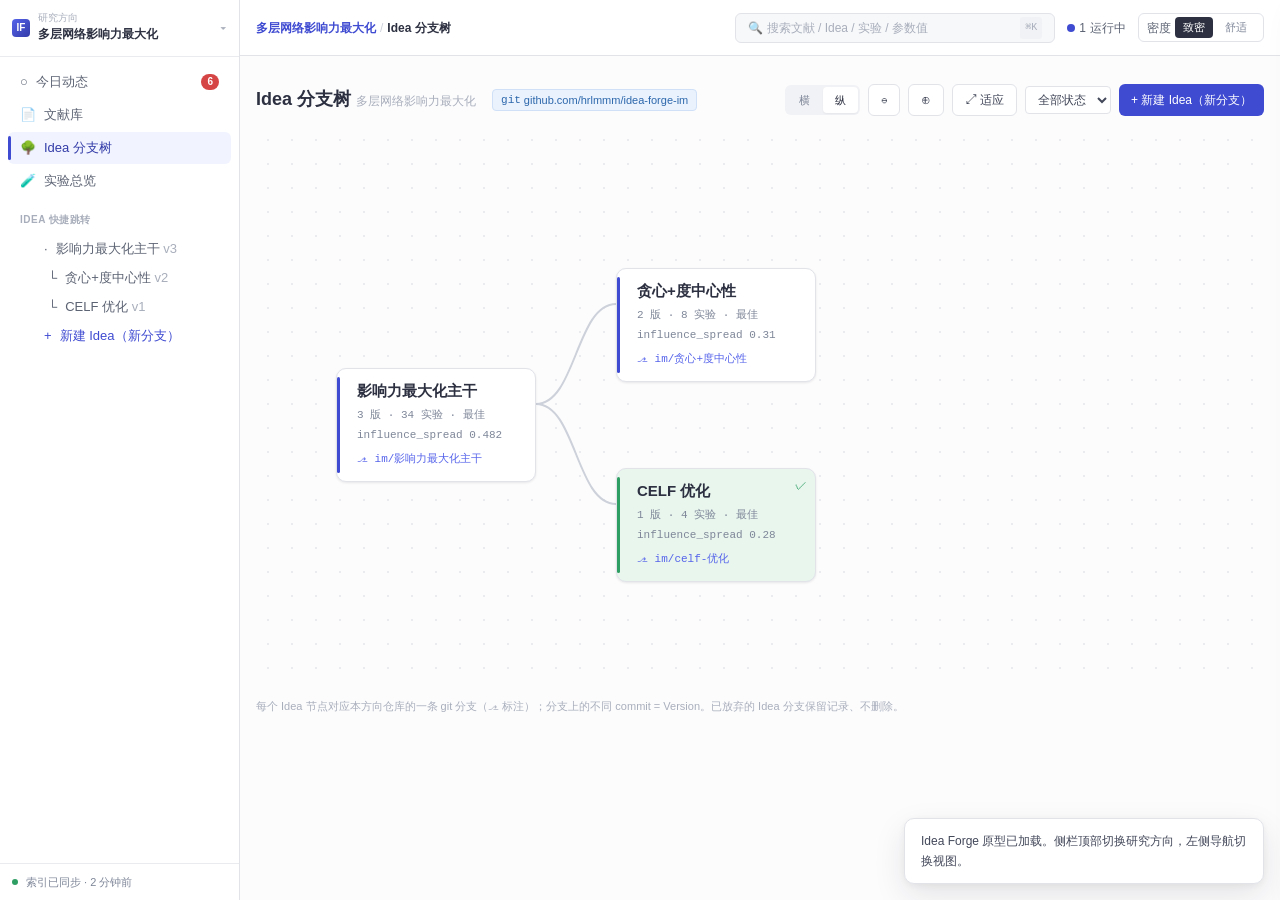
==== commit a457546d: "feat: 新增实验组（实验线）实体与 API/MCP/前端分组展示；彻底清理 Agent 执行记录/收件箱残留；补充竞品调研文档" ====
--- a/design/prototype.html
+++ b/design/prototype.html
@@ -1,9 +1,13 @@
 <!DOCTYPE html>
 <html lang="zh-CN">
+<!-- 阶段1 设计原型快照：仅作视觉/交互参考。
+     注：原「Agent 收件箱（提议审批）」视图已在 v0.1 实现期否决并移除——
+     实验是否继续由用户在与 agent 的对话中确认，不在网页上审批。后续的
+     「Agent 执行记录」页也已移除：执行记录以 REST 事件流（/api/v1/events）承载。 -->
 <head>
 <meta charset="UTF-8">
 <meta name="viewport" content="width=device-width, initial-scale=1">
-<title>Idea Forge — 可交互原型</title>
+<title>Idea Forge — 可交互原型（阶段1 设计快照）</title>
 <style>
 /* ============ 设计令牌（严格遵循 docs/product-design.md §3） ============ */
 :root{
@@ -229,7 +233,7 @@
 .m-progress::after{content:"";position:absolute;inset:0;background:repeating-linear-gradient(45deg,transparent 0 6px,var(--accent-600) 6px 12px);animation:flow 1.4s linear infinite;opacity:.7}
 @keyframes flow{from{background-position:0 0}to{background-position:24px 0}}
 
-/* inbox proposal */
+/* proposal（原型遗留样式，实际实现无此视图） */
 .proposal{border:1px solid var(--border);border-left:3px solid var(--accent-600);border-radius:var(--r-lg);padding:var(--sp-4);background:var(--neutral-0);margin-bottom:var(--sp-3)}
 .proposal .pr-head{font-size:var(--fs-xs);color:var(--neutral-500);margin-bottom:var(--sp-2)}
 .proposal .pr-title{font-size:var(--fs-md);font-weight:600;color:var(--neutral-800);margin-bottom:var(--sp-3)}
@@ -269,7 +273,6 @@
     <div class="sb-item" data-route="literature"><span>📄</span><span class="sb-label">文献库</span></div>
     <div class="sb-item active" data-route="ideas"><span>🌳</span><span class="sb-label">Idea 分支树</span></div>
     <div class="sb-item" data-route="experiments"><span>🧪</span><span class="sb-label">实验总览</span></div>
-    <div class="sb-item" data-route="inbox"><span>📥</span><span class="sb-label">Agent 收件箱</span><span class="sb-badge" id="badge-inbox">2</span></div>
     <div class="sb-section-title sb-label">IDEA 快捷跳转</div>
     <div id="sb-ideas"></div>
     <div class="sb-sub"><div class="sb-item sb-label" style="color:var(--accent-600)"><span>+</span><span class="sb-label">新建 Idea（新分支）</span></div></div>
@@ -451,7 +454,6 @@
   else if(state.route==='ideas')c.innerHTML=viewIdeasTree();
   else if(state.route==='experiments')c.innerHTML=viewExperiments();
   else if(state.route==='today')c.innerHTML=viewToday();
-  else if(state.route==='inbox')c.innerHTML=viewInbox();
   else if(state.route==='exp-detail')c.innerHTML=viewExpDetail();
   else if(state.route==='diff')c.innerHTML=viewDiff();
   else if(state.route==='chart')c.innerHTML=viewChart();
@@ -464,7 +466,6 @@
   if(state.route==='ideas')return `${dirSeg}<span class="sep">/</span><span class="cur">Idea 分支树</span>`;
   if(state.route==='experiments')return `${dirSeg}<span class="sep">/</span><span class="cur">实验总览</span>`;
   if(state.route==='today')return `<span class="cur">今日动态</span> <span style="font-size:var(--fs-xs);color:var(--neutral-400);font-weight:400">（跨方向）</span>`;
-  if(state.route==='inbox')return `<span class="cur">Agent 收件箱</span> <span style="font-size:var(--fs-xs);color:var(--neutral-400);font-weight:400">（跨方向）</span>`;
   if(state.route==='exp-detail'){
     const v=DATA.versions.find(x=>x.id===state.versionId);const idea=DATA.ideas.find(x=>x.id===state.ideaId);const e=DATA.experiments.find(x=>x.id===state.expId);
     return `${dirSeg}<span class="sep">/</span><span data-go="idea">${idea?idea.name:''}</span><span class="sep">/</span><span data-go="version">${v?v.name:''}</span><span class="sep">/</span><span class="mono">${e?e.id:''}</span>`;
@@ -905,33 +906,6 @@
   </div>`;
 }
 
-/* ---------- 视图：Inbox ---------- */
-function viewInbox(){
-  return `<div class="view">
-    <div class="page-title">Agent 收件箱</div>
-    <div class="permission-bar">Agent 可以<b>创建实验记录、写入分析、提出提议</b>；<b>不会</b>执行代码、删除数据或修改已有实验结果。所有 agent 写入都带 🤖 来源徽章。</div>
-    <div class="seg" style="margin-bottom:var(--sp-4)"><button class="on">待批准提议 (2)</button><button>未读分析 (${DATA.experiments.filter(e=>e.analysis&&!e.analysis.read).length})</button></div>
-    <div class="proposal">
-      <div class="pr-head">🤖 Agent 自动 · 08-31 14:22 · 基于 exp-041、exp-043</div>
-      <div class="pr-title">建议：在 a3 上试 lr=0.005 + dropout=0.3 + hidden_dim=256</div>
-      <div class="pr-body">在 a3 上把 hidden_dim 从 128 提到 256 时 <span class="metric-chip" style="background:var(--accent-50);border:1px solid var(--accent-200);color:var(--accent-700);padding:1px 4px;border-radius:3px;font-family:var(--font-mono);font-size:11px">influence_spread</span> 从 0.452 升到 0.466，但显存吃紧。建议插入 dropout=0.3 抑制过拟合，保留 256 配置。参考 exp-041 的 influence_spread=0.466。</div>
-      <div class="mini-diff">
-        <div class="md-row chg"><span class="kv-key">hidden_dim</span><span>128</span><span>256</span><span>↑</span></div>
-        <div class="md-row chg"><span class="kv-key">dropout</span><span>0.3</span><span>0.5</span><span>↑</span></div>
-        <div class="md-row" style="color:var(--neutral-400)"><span>其余 14 项与 exp-041 相同</span><span></span><span></span><span>▾</span></div>
-      </div>
-      <div style="font-size:var(--fs-xs);color:var(--neutral-500);margin-bottom:var(--sp-3)">目标版本：a3 (#c07e2a) · 预计运行 ~2 小时</div>
-      <div style="display:flex;gap:var(--sp-2)"><button class="btn btn-primary">批准并创建</button><button class="btn btn-secondary">修改参数</button><button class="btn btn-ghost">拒绝</button></div>
-    </div>
-    <div class="proposal">
-      <div class="pr-head">🤖 Agent 自动 · 08-31 11:08 · 基于 exp-025</div>
-      <div class="pr-title">建议：d2 用 SIR + layers=4 + beta=0.4 跑传播对比</div>
-      <div class="pr-body">d2 上 SIR 明显强于 IC。<span class="metric-chip" style="background:var(--accent-50);border:1px solid var(--accent-200);color:var(--accent-700);padding:1px 4px;border-radius:3px;font-family:var(--font-mono);font-size:11px">infected_ratio</span> 在 layers=4、beta=0.4 下已达 0.58，建议把这套传播参数固定，回头验证主干模型。</div>
-      <div style="display:flex;gap:var(--sp-2)"><button class="btn btn-primary">批准并创建</button><button class="btn btn-ghost">拒绝</button></div>
-    </div>
-  </div>`;
-}
-
 /* ---------- 事件绑定 ---------- */
 function bindView(){
   $$('.sb-item[data-route]').forEach(e=>e.onclick=()=>{state.route=e.dataset.route;if(state.route==='ideas')state.ideaId=ideasOfDir()[0]&&ideasOfDir()[0].id;render();});
